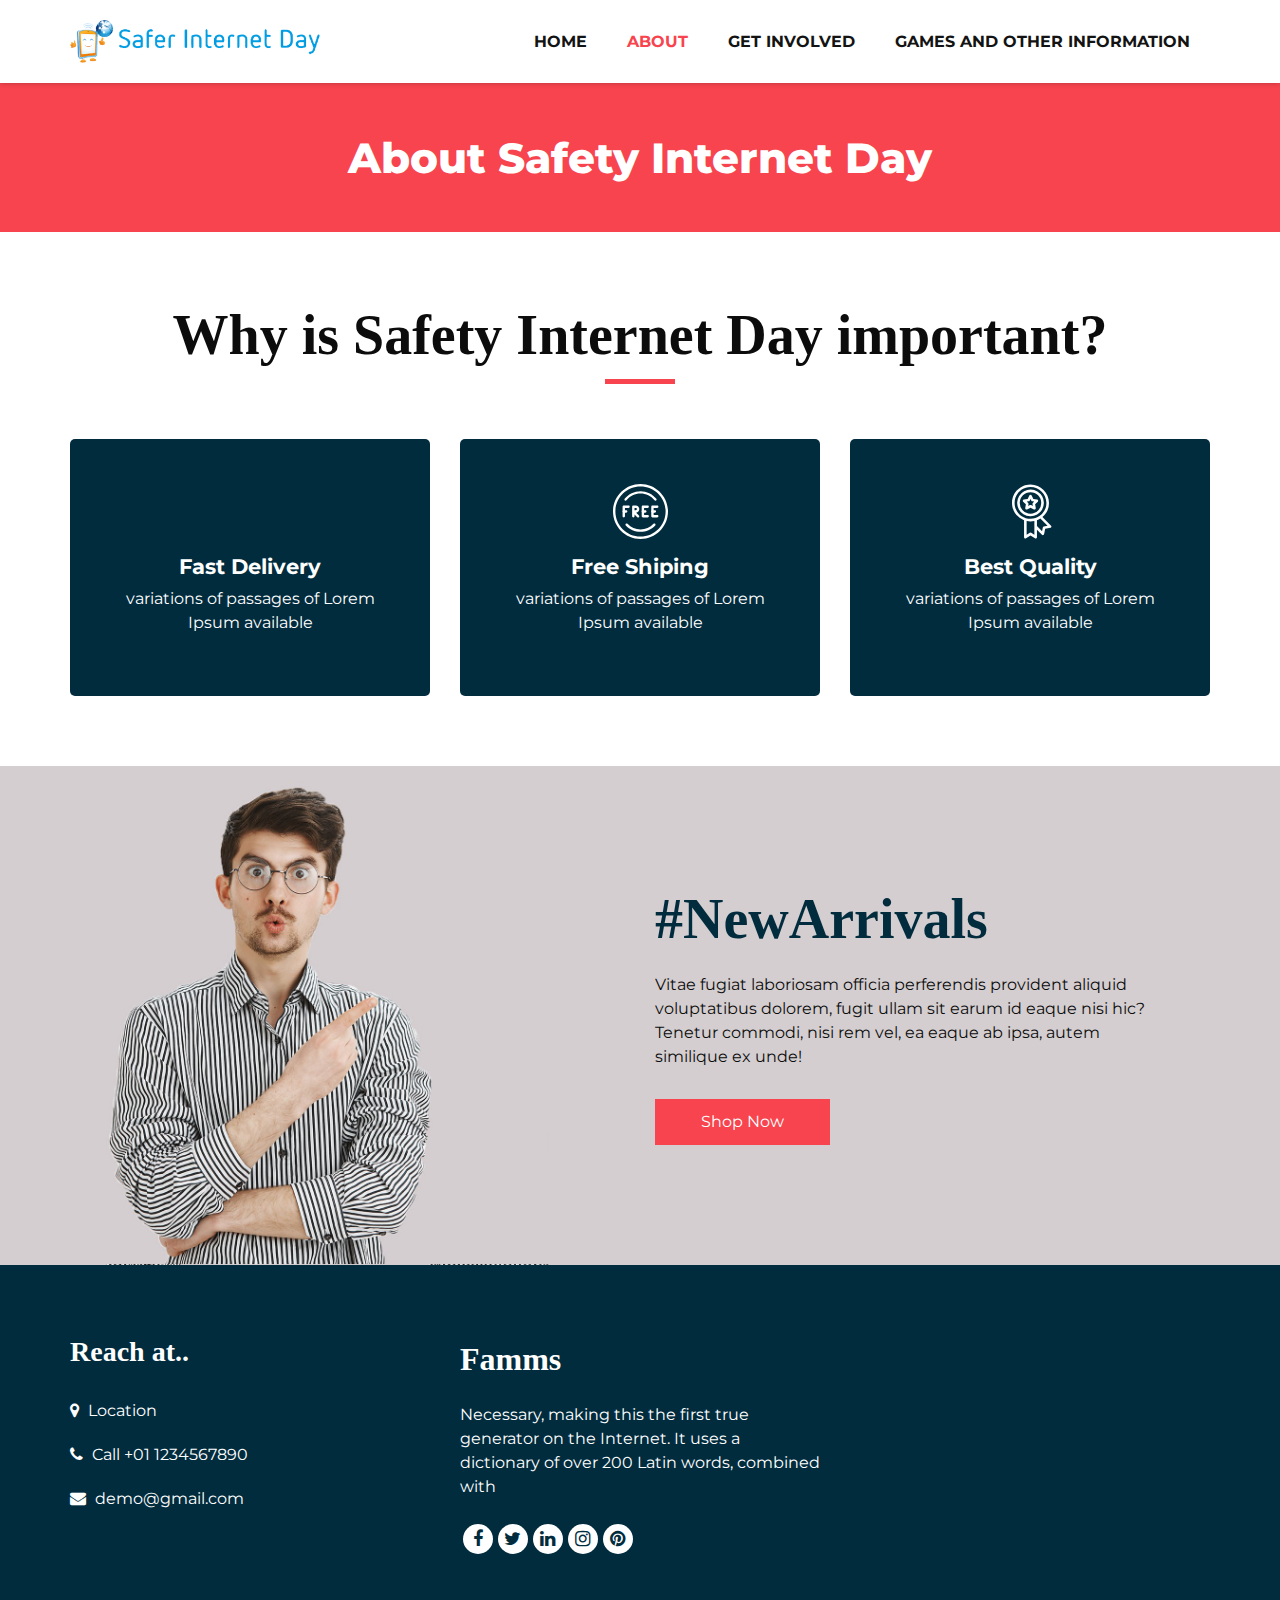
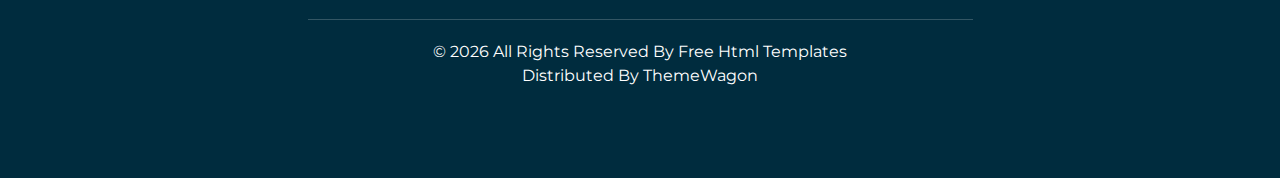
==== about.html @ ad369648 "update" ====
<!DOCTYPE html>
<html>

<head>
   <!-- Basic -->
   <meta charset="utf-8" />
   <meta http-equiv="X-UA-Compatible" content="IE=edge" />
   <!-- Mobile Metas -->
   <meta name="viewport" content="width=device-width, initial-scale=1, shrink-to-fit=no" />
   <!-- Site Metas -->
   <meta name="keywords" content="" />
   <meta name="description" content="" />
   <meta name="author" content="" />
   <link rel="shortcut icon" href="images/favicon copy.png" type="">
   <title>Safer Internet Day</title>
   <!-- bootstrap core css -->
   <link rel="stylesheet" type="text/css" href="css/bootstrap.css" />
   <!-- font awesome style -->
   <link href="css/font-awesome.min.css" rel="stylesheet" />
   <!-- Custom styles for this template -->
   <link href="css/style.css" rel="stylesheet" />
   <!-- responsive style -->
   <link href="css/responsive.css" rel="stylesheet" />
</head>

<body class="sub_page">
   <div class="hero_area">
      <!-- header section strats -->
      <header class="header_section">
         <div class="container">
            <nav class="navbar navbar-expand-lg custom_nav-container ">
               <a class="navbar-brand" href="index.html"><img width="250" src="images/logo.png" alt="#" /></a>
               <button class="navbar-toggler" type="button" data-toggle="collapse" data-target="#navbarSupportedContent"
                  aria-controls="navbarSupportedContent" aria-expanded="false" aria-label="Toggle navigation">
                  <span class=""> </span>
               </button>
               <div class="collapse navbar-collapse" id="navbarSupportedContent">
                  <ul class="navbar-nav">
                     <li class="nav-item">
                        <a class="nav-link" href="index.html">Home <span class="sr-only"></span></a>
                     </li>
                     <li class="nav-item active">
                        <a class="nav-link" href="about.html">About</a>
                     </li>

                     <li class="nav-item">
                        <a class="nav-link" href="get_involved.html">Get Involved</a>
                     </li>
                     <li class="nav-item">
                        <a class="nav-link" href="GAOI.html">Games and other information</a>
                     </li>
                  </ul>
               </div>
            </nav>
         </div>
      </header>


      <!-- end header section -->
   </div>
   <!-- inner page section -->
   <section class="inner_page_head">
      <div class="container_fuild">
         <div class="row">
            <div class="col-md-12">
               <div class="full">
                  <h3>About Safety Internet Day</h3>
               </div>
            </div>
         </div>
      </div>
   </section>
   <!-- end inner page section -->
   <!-- why section -->
   <section class="why_section layout_padding">
      <div class="container">
         <div class="heading_container heading_center">
            <h2>
               Why is Safety Internet Day important?
            </h2>
         </div>
         <div class="row">
            <div class="col-md-4">
               <div class="box ">
                  <div class="img-box">
                     <svg version="1.1" id="Layer_1" xmlns="http://www.w3.org/2000/svg"
                        xmlns:xlink="http://www.w3.org/1999/xlink" x="0px" y="0px" viewBox="0 0 512 512"
                        style="enable-background:new 0 0 512 512;" xml:space="preserve">

                     </svg>
                  </div>
                  <div class="detail-box">
                     <h5>
                        Fast Delivery
                     </h5>
                     <p>
                        variations of passages of Lorem Ipsum available
                     </p>
                  </div>
               </div>
            </div>
            <div class="col-md-4">
               <div class="box ">
                  <div class="img-box">
                     <svg version="1.1" id="Capa_1" xmlns="http://www.w3.org/2000/svg"
                        xmlns:xlink="http://www.w3.org/1999/xlink" x="0px" y="0px" viewBox="0 0 490.667 490.667"
                        style="enable-background:new 0 0 490.667 490.667;" xml:space="preserve">
                        <g>
                           <g>
                              <path d="M138.667,192H96c-5.888,0-10.667,4.779-10.667,10.667V288c0,5.888,4.779,10.667,10.667,10.667s10.667-4.779,10.667-10.667
                                    v-74.667h32c5.888,0,10.667-4.779,10.667-10.667S144.555,192,138.667,192z" />
                           </g>
                        </g>
                        <g>
                           <g>
                              <path d="M117.333,234.667H96c-5.888,0-10.667,4.779-10.667,10.667S90.112,256,96,256h21.333c5.888,0,10.667-4.779,10.667-10.667
                                    S123.221,234.667,117.333,234.667z" />
                           </g>
                        </g>
                        <g>
                           <g>
                              <path d="M245.333,0C110.059,0,0,110.059,0,245.333s110.059,245.333,245.333,245.333s245.333-110.059,245.333-245.333
                                    S380.608,0,245.333,0z M245.333,469.333c-123.52,0-224-100.48-224-224s100.48-224,224-224s224,100.48,224,224
                                    S368.853,469.333,245.333,469.333z" />
                           </g>
                        </g>
                        <g>
                           <g>
                              <path d="M386.752,131.989C352.085,88.789,300.544,64,245.333,64s-106.752,24.789-141.419,67.989
                                    c-3.691,4.587-2.965,11.307,1.643,14.997c4.587,3.691,11.307,2.965,14.976-1.643c30.613-38.144,76.096-60.011,124.8-60.011
                                    s94.187,21.867,124.779,60.011c2.112,2.624,5.205,3.989,8.32,3.989c2.368,0,4.715-0.768,6.677-2.347
                                    C389.717,143.296,390.443,136.576,386.752,131.989z" />
                           </g>
                        </g>
                        <g>
                           <g>
                              <path
                                 d="M376.405,354.923c-4.224-4.032-11.008-3.861-15.061,0.405c-30.613,32.235-71.808,50.005-116.011,50.005
                                    s-85.397-17.771-115.989-50.005c-4.032-4.309-10.816-4.437-15.061-0.405c-4.309,4.053-4.459,10.816-0.405,15.083
                                    c34.667,36.544,81.344,56.661,131.456,56.661s96.789-20.117,131.477-56.661C380.864,365.739,380.693,358.976,376.405,354.923z" />
                           </g>
                        </g>
                        <g>
                           <g>
                              <path d="M206.805,255.723c15.701-2.027,27.861-15.488,27.861-31.723c0-17.643-14.357-32-32-32h-21.333
                                    c-5.888,0-10.667,4.779-10.667,10.667v42.581c0,0.043,0,0.107,0,0.149V288c0,5.888,4.779,10.667,10.667,10.667
                                    S192,293.888,192,288v-16.917l24.448,24.469c2.091,2.069,4.821,3.115,7.552,3.115c2.731,0,5.461-1.045,7.531-3.136
                                    c4.16-4.16,4.16-10.923,0-15.083L206.805,255.723z M192,234.667v-21.333h10.667c5.867,0,10.667,4.779,10.667,10.667
                                    s-4.8,10.667-10.667,10.667H192z" />
                           </g>
                        </g>
                        <g>
                           <g>
                              <path d="M309.333,277.333h-32v-64h32c5.888,0,10.667-4.779,10.667-10.667S315.221,192,309.333,192h-42.667
                                    c-5.888,0-10.667,4.779-10.667,10.667V288c0,5.888,4.779,10.667,10.667,10.667h42.667c5.888,0,10.667-4.779,10.667-10.667
                                    S315.221,277.333,309.333,277.333z" />
                           </g>
                        </g>
                        <g>
                           <g>
                              <path d="M288,234.667h-21.333c-5.888,0-10.667,4.779-10.667,10.667S260.779,256,266.667,256H288
                                    c5.888,0,10.667-4.779,10.667-10.667S293.888,234.667,288,234.667z" />
                           </g>
                        </g>
                        <g>
                           <g>
                              <path d="M394.667,277.333h-32v-64h32c5.888,0,10.667-4.779,10.667-10.667S400.555,192,394.667,192H352
                                    c-5.888,0-10.667,4.779-10.667,10.667V288c0,5.888,4.779,10.667,10.667,10.667h42.667c5.888,0,10.667-4.779,10.667-10.667
                                    S400.555,277.333,394.667,277.333z" />
                           </g>
                        </g>
                        <g>
                           <g>
                              <path d="M373.333,234.667H352c-5.888,0-10.667,4.779-10.667,10.667S346.112,256,352,256h21.333
                                    c5.888,0,10.667-4.779,10.667-10.667S379.221,234.667,373.333,234.667z" />
                           </g>
                        </g>
                        <g>
                        </g>
                        <g>
                        </g>
                        <g>
                        </g>
                        <g>
                        </g>
                        <g>
                        </g>
                        <g>
                        </g>
                        <g>
                        </g>
                        <g>
                        </g>
                        <g>
                        </g>
                        <g>
                        </g>
                        <g>
                        </g>
                        <g>
                        </g>
                        <g>
                        </g>
                        <g>
                        </g>
                        <g>
                        </g>
                     </svg>
                  </div>
                  <div class="detail-box">
                     <h5>
                        Free Shiping
                     </h5>
                     <p>
                        variations of passages of Lorem Ipsum available
                     </p>
                  </div>
               </div>
            </div>
            <div class="col-md-4">
               <div class="box ">
                  <div class="img-box">
                     <svg id="_30_Premium" height="512" viewBox="0 0 512 512" width="512"
                        xmlns="http://www.w3.org/2000/svg" data-name="30_Premium">
                        <g id="filled">
                           <path
                              d="m252.92 300h3.08a124.245 124.245 0 1 0 -4.49-.09c.075.009.15.023.226.03.394.039.789.06 1.184.06zm-96.92-124a100 100 0 1 1 100 100 100.113 100.113 0 0 1 -100-100z" />
                           <path
                              d="m447.445 387.635-80.4-80.4a171.682 171.682 0 0 0 60.955-131.235c0-94.841-77.159-172-172-172s-172 77.159-172 172c0 73.747 46.657 136.794 112 161.2v158.8c-.3 9.289 11.094 15.384 18.656 9.984l41.344-27.562 41.344 27.562c7.574 5.4 18.949-.7 18.656-9.984v-70.109l46.6 46.594c6.395 6.789 18.712 3.025 20.253-6.132l9.74-48.724 48.725-9.742c9.163-1.531 12.904-13.893 6.127-20.252zm-339.445-211.635c0-81.607 66.393-148 148-148s148 66.393 148 148-66.393 148-148 148-148-66.393-148-148zm154.656 278.016a12 12 0 0 0 -13.312 0l-29.344 19.562v-129.378a172.338 172.338 0 0 0 72 0v129.38zm117.381-58.353a12 12 0 0 0 -9.415 9.415l-6.913 34.58-47.709-47.709v-54.749a171.469 171.469 0 0 0 31.467-15.6l67.151 67.152z" />
                           <path
                              d="m287.62 236.985c8.349 4.694 19.251-3.212 17.367-12.618l-5.841-35.145 25.384-25c7.049-6.5 2.89-19.3-6.634-20.415l-35.23-5.306-15.933-31.867c-4.009-8.713-17.457-8.711-21.466 0l-15.933 31.866-35.23 5.306c-9.526 1.119-13.681 13.911-6.634 20.415l25.384 25-5.841 35.145c-1.879 9.406 9 17.31 17.367 12.618l31.62-16.414zm-53-32.359 2.928-17.615a12 12 0 0 0 -3.417-10.516l-12.721-12.531 17.658-2.66a12 12 0 0 0 8.947-6.5l7.985-15.971 7.985 15.972a12 12 0 0 0 8.947 6.5l17.658 2.66-12.723 12.535a12 12 0 0 0 -3.417 10.516l2.928 17.615-15.849-8.231a12 12 0 0 0 -11.058 0z" />
                        </g>
                     </svg>
                  </div>
                  <div class="detail-box">
                     <h5>
                        Best Quality
                     </h5>
                     <p>
                        variations of passages of Lorem Ipsum available
                     </p>
                  </div>
               </div>
            </div>
         </div>
      </div>
   </section>
   <!-- end why section -->
   <!-- arrival section -->
   <section class="arrival_section">
      <div class="container">
         <div class="box">
            <div class="arrival_bg_box">
               <img src="images/arrival-bg.png" alt="">
            </div>
            <div class="row">
               <div class="col-md-6 ml-auto">
                  <div class="heading_container remove_line_bt">
                     <h2>
                        #NewArrivals
                     </h2>
                  </div>
                  <p style="margin-top: 20px;margin-bottom: 30px;">
                     Vitae fugiat laboriosam officia perferendis provident aliquid voluptatibus dolorem, fugit ullam sit
                     earum id eaque nisi hic? Tenetur commodi, nisi rem vel, ea eaque ab ipsa, autem similique ex unde!
                  </p>
                  <a href="">
                     Shop Now
                  </a>
               </div>
            </div>
         </div>
      </div>
   </section>
   <!-- end arrival section -->
   <!-- footer section -->
   <footer class="footer_section">
      <div class="container">
         <div class="row">
            <div class="col-md-4 footer-col">
               <div class="footer_contact">
                  <h4>
                     Reach at..
                  </h4>
                  <div class="contact_link_box">
                     <a href="">
                        <i class="fa fa-map-marker" aria-hidden="true"></i>
                        <span>
                           Location
                        </span>
                     </a>
                     <a href="">
                        <i class="fa fa-phone" aria-hidden="true"></i>
                        <span>
                           Call +01 1234567890
                        </span>
                     </a>
                     <a href="">
                        <i class="fa fa-envelope" aria-hidden="true"></i>
                        <span>
                           demo@gmail.com
                        </span>
                     </a>
                  </div>
               </div>
            </div>
            <div class="col-md-4 footer-col">
               <div class="footer_detail">
                  <a href="index.html" class="footer-logo">
                     Famms
                  </a>
                  <p>
                     Necessary, making this the first true generator on the Internet. It uses a dictionary of over 200
                     Latin words, combined with
                  </p>
                  <div class="footer_social">
                     <a href="">
                        <i class="fa fa-facebook" aria-hidden="true"></i>
                     </a>
                     <a href="">
                        <i class="fa fa-twitter" aria-hidden="true"></i>
                     </a>
                     <a href="">
                        <i class="fa fa-linkedin" aria-hidden="true"></i>
                     </a>
                     <a href="">
                        <i class="fa fa-instagram" aria-hidden="true"></i>
                     </a>
                     <a href="">
                        <i class="fa fa-pinterest" aria-hidden="true"></i>
                     </a>
                  </div>
               </div>
            </div>
            <div class="col-md-4 footer-col">
               <div class="map_container">
                  <div class="map">
                     <div id="googleMap"></div>
                  </div>
               </div>
            </div>
         </div>
         <div class="footer-info">
            <div class="col-lg-7 mx-auto px-0">
               <p>
                  &copy; <span id="displayYear"></span> All Rights Reserved By
                  <a href="https://html.design/">Free Html Templates</a><br>

                  Distributed By <a href="https://themewagon.com/" target="_blank">ThemeWagon</a>
               </p>
            </div>
         </div>
      </div>
   </footer>
   <!-- footer section -->
   <!-- jQery -->
   <script src="js/jquery-3.4.1.min.js"></script>
   <!-- popper js -->
   <script src="js/popper.min.js"></script>
   <!-- bootstrap js -->
   <script src="js/bootstrap.js"></script>
   <!-- custom js -->
   <script src="js/custom.js"></script>
</body>

</html>
---- css/style.css ----
@import url('https://fonts.googleapis.com/css2?family=Montserrat:ital,wght@0,100;0,200;0,300;0,400;0,500;0,600;0,700;0,800;0,900;1,100;1,200;1,300;1,400;1,500;1,600;1,700;1,800;1,900&display=swap');

* {
  box-sizing: border-box;
}
body {
  font-family: 'Montserrat', sans-serif;
  color: #0c0c0c;
  background-color: #ffffff;
  overflow-x: hidden;
}

.layout_padding {
  padding: 70px 0;
}

.layout_padding2 {
  padding: 75px 0;
}

.layout_padding2-top {
  padding-top: 75px;
}

.layout_padding2-bottom {
  padding-bottom: 75px;
}

.layout_padding-top {
  padding-top: 90px;
}

.layout_padding-bottom {
  padding-bottom: 90px;
}

h1,
h2 {
  font-family: 'Playfair Display', serif;
}

.heading_container {
  display: -webkit-box;
  display: -ms-flexbox;
  display: flex;
  -webkit-box-orient: vertical;
  -webkit-box-direction: normal;
      -ms-flex-direction: column;
          flex-direction: column;
  -webkit-box-align: start;
      -ms-flex-align: start;
          align-items: flex-start;
}

.heading_container h2 {
    position: relative;
    margin-bottom: 0;
    font-size: 3.5rem;
    font-weight: bold;
}

.heading_container h2::after {
    content: "";
    display: block;
    width: 70px;
    height: 5px;
    background: #f7444e;
    margin: 10px auto 10px;
}

.heading_container h2 span {
  color: #f7444e;
}

.heading_container p {
  margin-top: 10px;
  margin-bottom: 0;
}

.heading_container.heading_center {
  -webkit-box-align: center;
      -ms-flex-align: center;
          align-items: center;
  text-align: center;
}

a,
a:hover,
a:focus {
  text-decoration: none;
}

a:hover,
a:focus {
  color: initial;
}

.btn,
.btn:focus {
  outline: none !important;
  -webkit-box-shadow: none;
          box-shadow: none;
}

/*header section*/
.hero_area {
  position: relative;
  min-height: 100vh;
  display: -webkit-box;
  display: -ms-flexbox;
  display: flex;
  -webkit-box-orient: vertical;
  -webkit-box-direction: normal;
      -ms-flex-direction: column;
          flex-direction: column;
}

.sub_page .hero_area {
  min-height: auto;
  -webkit-box-shadow: 0 0 5px 0 rgba(0, 0, 0, 0.25);
          box-shadow: 0 0 5px 0 rgba(0, 0, 0, 0.25);
}

.header_section {
    padding: 15px 0;
}

.header_section .container-fluid {
  padding-right: 25px;
  padding-left: 25px;
}

.navbar-brand {
  font-family: 'Playfair Display', serif;
}

.navbar-brand span {
  font-weight: bold;
  font-size: 32px;
  color: #000000;
}

.custom_nav-container {
  padding: 0;
}

.custom_nav-container .navbar-nav {
  margin-left: auto;
}

.custom_nav-container .navbar-nav .nav-item .nav-link {
    padding: 5px 20px;
    color: #131313;
    text-align: center;
    text-transform: uppercase;
    border-radius: 5px;
    -webkit-transition: all 0.3s;
    transition: all 0.3s;
    font-weight: 700;
}

.custom_nav-container .navbar-nav .nav-item .nav-link svg {
  width: 17px;
  height: auto;
  fill: #000000;
  margin-bottom: 2px;
}

.custom_nav-container .navbar-nav .nav-item:hover .nav-link, .custom_nav-container .navbar-nav .nav-item.active .nav-link {
  color: #f7444e;
}

.custom_nav-container .navbar-nav .nav-item:hover .nav-link svg, .custom_nav-container .navbar-nav .nav-item.active .nav-link svg {
  fill: #f7444e;
}

.custom_nav-container .nav_search-btn {
  width: 35px;
  height: 35px;
  padding: 0;
  border: none;
  color: #000000;
}

.custom_nav-container .nav_search-btn:hover {
  color: #f7444e;
}

.custom_nav-container .navbar-toggler {
  outline: none;
}

.custom_nav-container .navbar-toggler {
  padding: 0;
  width: 37px;
  height: 42px;
  -webkit-transition: all 0.3s;
  transition: all 0.3s;
}

.custom_nav-container .navbar-toggler span {
  display: block;
  width: 35px;
  height: 4px;
  background-color: #000000;
  margin: 7px 0;
  -webkit-transition: all 0.3s;
  transition: all 0.3s;
  position: relative;
  border-radius: 5px;
  transition: all 0.3s;
}

.custom_nav-container .navbar-toggler span::before, .custom_nav-container .navbar-toggler span::after {
  content: "";
  position: absolute;
  left: 0;
  height: 100%;
  width: 100%;
  background-color: #000000;
  top: -10px;
  border-radius: 5px;
  -webkit-transition: all 0.3s;
  transition: all 0.3s;
}

.custom_nav-container .navbar-toggler span::after {
  top: 10px;
}

.custom_nav-container .navbar-toggler[aria-expanded="true"] {
  -webkit-transform: rotate(360deg);
          transform: rotate(360deg);
}

.custom_nav-container .navbar-toggler[aria-expanded="true"] span {
  -webkit-transform: rotate(45deg);
          transform: rotate(45deg);
}

.custom_nav-container .navbar-toggler[aria-expanded="true"] span::before, .custom_nav-container .navbar-toggler[aria-expanded="true"] span::after {
  -webkit-transform: rotate(90deg);
          transform: rotate(90deg);
  top: 0;
}

/*end header section*/
/* slider section */
.slider_section {
  -webkit-box-flex: 1;
      -ms-flex: 1;
          flex: 1;
  display: -webkit-box;
  display: -ms-flexbox;
  display: flex;
  -webkit-box-align: center;
      -ms-flex-align: center;
          align-items: center;
  position: relative;
  padding: 90px 0 75px 0;
}

.slider_section .row {
  -webkit-box-align: center;
      -ms-flex-align: center;
          align-items: center;
}

.slider_section #customCarousel1 {
  width: 100%;
  position: unset;
}

.slider_section .detail-box h1 {
    font-size: 4.5rem;
    font-weight: bold;
    margin-bottom: 15px;
    color: #002c3e;
    line-height: 70px;
}

.slider_section .detail-box h1 span {
  color: #f7444e;
}

.slider_section .detail-box p {
    font-size: 16px;
    margin-top: 20px;
    margin-bottom: 1.5rem;
}

.slider_section .detail-box a {
    display: inline-block;
    padding: 12px 45px;
    background-color: #f7444e;
    border: 1px solid #f7444e;
    color: #ffffff;
    border-radius: 0;
    -webkit-transition: all 0.3s;
    transition: all 0.3s;
    margin-top: 10px;
    font-weight: 700;
}

.slider_section .detail-box a:hover {
  background-color: transparent;
  color: #f7444e;
}

.slider_section .img-box img {
  width: 100%;
}

.slider_section .carousel-indicators {
  position: unset;
  margin: 0;
  margin-top: 45px;
  -webkit-box-pack: start;
      -ms-flex-pack: start;
          justify-content: flex-start;
  -webkit-box-align: center;
      -ms-flex-align: center;
          align-items: center;
}

.slider_section .carousel-indicators li {
  background-color: #ffffff;
  width: 12px;
  height: 12px;
  border-radius: 100%;
  opacity: 1;
}

.slider_section .carousel-indicators li.active {
  width: 20px;
  height: 20px;
  background-color: #f7444e;
}

.slider_bg_box {
  position: absolute;
  top: 0;
  left: 0;
  width: 100%;
  height: 100%;
  z-index: -1;
}

.slider_bg_box img {
  width: 100%;
  height: 100%;
  -o-object-fit: cover;
     object-fit: cover;
  -o-object-position: top right;
     object-position: top right;
}

.product_section .heading_container {
  margin-bottom: 20px;
}

.product_section .box {
    position: relative;
    margin-top: 25px;
    padding: 35px 35px;
    background-color: #f7f8f9;
    -webkit-transition: all .3s;
    transition: all .3s;
    overflow: hidden;
    box-shadow: 5px 5px 5px -5px rgba(0,0,0,.2);
    border: solid #fff 10px;
}

.product_section .box .img-box {
  display: -webkit-box;
  display: -ms-flexbox;
  display: flex;
  -webkit-box-pack: center;
      -ms-flex-pack: center;
          justify-content: center;
  -webkit-box-align: center;
      -ms-flex-align: center;
          align-items: center;
  height: 215px;
}

.product_section .box .img-box img {
  max-width: 100%;
  max-height: 160px;
  -webkit-transition: all .3s;
  transition: all .3s;
}

.product_section .box .detail-box {
  text-align: center;
  display: -webkit-box;
  display: -ms-flexbox;
  display: flex;
  -webkit-box-pack: justify;
      -ms-flex-pack: justify;
          justify-content: space-between;
}

.product_section .box .detail-box h5 {
  font-size: 18px;
  margin-top: 10px;
}

.product_section .box .detail-box h6 {
  margin-top: 10px;
  color: #002c3e;
  font-weight: 600;
}

.product_section .box:hover img {
  -webkit-transform: scale(1.1);
          transform: scale(1.1);
}

.product_section .box:hover .option_container {
  opacity: 1;
  visibility: visible;
  -webkit-transform: translateY(0);
          transform: translateY(0);
}
.arrival_section {
    background-color: #d4ced0;
}
.product_section .option_container {
  position: absolute;
  top: 0;
  left: 0;
  width: 100%;
  height: 100%;
  display: -webkit-box;
  display: -ms-flexbox;
  display: flex;
  -webkit-box-pack: center;
      -ms-flex-pack: center;
          justify-content: center;
  -webkit-box-align: center;
      -ms-flex-align: center;
          align-items: center;
  background-color: rgba(255, 255, 255, 0.6);
  z-index: 3;
  opacity: 0;
  visibility: hidden;
  -webkit-transition: all .2s;
  transition: all .2s;
  -webkit-transform: translateY(100%);
          transform: translateY(100%);
}

.product_section .options {
  display: -webkit-box;
  display: -ms-flexbox;
  display: flex;
  -webkit-box-orient: vertical;
  -webkit-box-direction: normal;
      -ms-flex-direction: column;
          flex-direction: column;
  -webkit-box-align: center;
      -ms-flex-align: center;
          align-items: center;
}

.product_section .options a {
  display: inline-block;
  padding: 8px 15px;
  border-radius: 30px;
  width: 165px;
  text-align: center;
  -webkit-transition: all .3s;
  transition: all .3s;
  margin: 5px 0;
}

.product_section .options .option1 {
  background-color: #f7444e;
  border: 1px solid #f7444e;
  color: #ffffff;
}

.product_section .options .option1:hover {
  background-color: transparent;
  color: #f7444e;
}

.product_section .options .option2 {
  background-color: #000000;
  border: 1px solid #000000;
  color: #ffffff;
}

.product_section .options .option2:hover {
  background-color: transparent;
  color: #000000;
}

.product_section .btn-box {
  display: -webkit-box;
  display: -ms-flexbox;
  display: flex;
  -webkit-box-pack: center;
      -ms-flex-pack: center;
          justify-content: center;
  margin-top: 45px;
}

.product_section .btn-box a {
  display: inline-block;
  padding: 10px 40px;
  background-color: #f7444e;
  border: 1px solid #f7444e;
  color: #ffffff;
  border-radius: 0;
  -webkit-transition: all 0.3s;
  transition: all 0.3s;
}

.product_section .btn-box a:hover {
  background-color: transparent;
  color: #f7444e;
}

.arrival_section .heading_container {
  color: #002c3e;
  margin-bottom: 10px;
}

.arrival_section .box {
  padding: 120px 45px;
  position: relative;
}

.arrival_section .arrival_bg_box {
    position: absolute;
    top: 0;
    left: 0;
    width: 100%;
    height: 100%;
    z-index: 3;
}

.arrival_section .arrival_bg_box img {
    width: 50%;
    height: 100%;
    -o-object-fit: cover;
    object-fit: cover;
    -o-object-position: top left;
    object-position: top left;
}

.arrival_section a {
  display: inline-block;
  padding: 10px 45px;
  background-color: #f7444e;
  border: 1px solid #f7444e;
  color: #ffffff;
  border-radius: 0;
  -webkit-transition: all 0.3s;
  transition: all 0.3s;
}

.arrival_section a:hover {
  background-color: transparent;
  color: #f7444e;
}

.why_section .box {
    text-align: center;
    margin-top: 45px;
    background-color: #002c3e;
    padding: 45px 50px;
    border-radius: 5px;
    color: #ffffff;
}

.detail-box h5 {
    font-size: 21px;
    font-weight: 700;
}

.remove_line_bt h2::after {
    display: none;
}

.why_section .box .img-box {
  margin-bottom: 15px;
}

.why_section .box .img-box svg {
  width: 55px;
  height: auto;
  fill: #ffffff;
}

.subscribe_section {
  text-align: center;
}

.subscribe_section .box {
  background-color: #d4ced0;
  padding: 75px 45px;
}

.subscribe_section .subscribe_form .heading_container {
  -webkit-box-pack: center;
      -ms-flex-pack: center;
          justify-content: center;
  color: #002c3e;
}

.subscribe_section .subscribe_form .heading_container h2 {
  padding: 0 25px;
}

.subscribe_section .subscribe_form form {
  display: -webkit-box;
  display: -ms-flexbox;
  display: flex;
  -webkit-box-orient: vertical;
  -webkit-box-direction: normal;
      -ms-flex-direction: column;
          flex-direction: column;
  -webkit-box-align: center;
      -ms-flex-align: center;
          align-items: center;
}

.subscribe_section .subscribe_form form input {
    width: 100%;
    height: 60px;
    border: none;
    border-radius: 90px;
    outline: none;
    padding: 5px 25px;
    background-color: #ffffff;
    margin-top: 15px;
    text-align: left;
}

.subscribe_section .subscribe_form form input::-webkit-input-placeholder {
  color: #171620;
}

.subscribe_section .subscribe_form form input:-ms-input-placeholder {
  color: #171620;
}

.subscribe_section .subscribe_form form input::-ms-input-placeholder {
  color: #171620;
}

.subscribe_section .subscribe_form form input::placeholder {
  color: #171620;
}

.subscribe_section .subscribe_form form button {
  display: inline-block;
  padding: 10px 45px;
  background-color: #f7444e;
  border: 1px solid #f7444e;
  color: #ffffff;
  border-radius: 35px;
  -webkit-transition: all 0.3s;
  transition: all 0.3s;
  text-transform: uppercase;
  margin-top: 35px;
  font-weight: 600;
  width: 100%;
  max-width: 285px;
}

.subscribe_section .subscribe_form form button:hover {
  background-color: transparent;
  color: #f7444e;
}

.client_section .box {
  display: -webkit-box;
  display: -ms-flexbox;
  display: flex;
  -webkit-box-orient: vertical;
  -webkit-box-direction: normal;
      -ms-flex-direction: column;
          flex-direction: column;
  -webkit-box-align: center;
      -ms-flex-align: center;
          align-items: center;
  text-align: center;
  margin-top: 55px;
}

.client_section .box .img_container {
    width: auto;
    height: auto;
    border-radius: 100%;
    display: -webkit-box;
    display: -ms-flexbox;
    display: flex;
    -webkit-box-pack: end;
    -ms-flex-pack: end;
    justify-content: flex-end;
    -webkit-box-align: center;
    -ms-flex-align: center;
    align-items: center;
    background-color: transparent;
}

.client_section .box .img_container .img-box {
    width: auto;
    height: auto;
    border-radius: 100%;
    display: -webkit-box;
    display: -ms-flexbox;
    display: flex;
    -webkit-box-pack: center;
    -ms-flex-pack: center;
    justify-content: center;
    -webkit-box-align: center;
    -ms-flex-align: center;
    align-items: center;
    background-color: #ffffff;
    margin-right: -1px;
}

.client_section .box .img_container .img-box .img_box-inner {
  width: 150px;
  height: 150px;
  border-radius: 100%;
  display: -webkit-box;
  display: -ms-flexbox;
  display: flex;
  -webkit-box-pack: center;
      -ms-flex-pack: center;
          justify-content: center;
  -webkit-box-align: center;
      -ms-flex-align: center;
          align-items: center;
  overflow: hidden;
}

.client_section .box .img_container .img-box .img_box-inner img {
  width: 100%;
}

.client_section .box .detail-box {
  margin-top: 25px;
}

.client_section .box .detail-box h5 {
  font-size: 20px;
  font-weight: 600;
}

.client_section .box .detail-box h6 {
  font-size: 15px;
  color: #999998;
}

.client_section .carousel-control-prev,
.client_section .carousel-control-next {
  top: 43%;
  -webkit-transform: translateY(-50%);
          transform: translateY(-50%);
  opacity: 1;
  width: auto;
  margin: 0 5px;
  width: 50px;
  height: 50px;
  opacity: 1;
  color: #ffffff;
  background-color: #f7444e;
  border-radius: 100%;
}

.client_section .carousel-control-prev:hover,
.client_section .carousel-control-next:hover {
  background-color: #212121;
}

.client_section .carousel-control-prev {
  left: 25%;
}

.client_section .carousel-control-next {
  right: 25%;
}

/* footer section*/
.footer_section {
  background-color: #002c3e;
  color: #ffffff;
  padding-top: 70px;
}

.footer_section {
    color: #ffffff;
    text-align: left;
}

.footer_section h4 {
  font-size: 28px;
}

.footer_section h4,
.footer_section .footer-logo {
  font-weight: 600;
  margin-bottom: 20px;
  font-family: 'Playfair Display', serif;
  text-align: left;
}

.footer_section .footer-col {
  margin-bottom: 30px;
}

.footer_section .footer_contact .contact_link_box {
  display: -webkit-box;
  display: -ms-flexbox;
  display: flex;
  -webkit-box-orient: vertical;
  -webkit-box-direction: normal;
      -ms-flex-direction: column;
          flex-direction: column;
}

.footer_section .footer_contact .contact_link_box a {
    margin: 10px 0;
    color: #ffffff;
}

.footer_section .footer_contact .contact_link_box a i {
  margin-right: 5px;
}

.footer_section .footer_contact .contact_link_box a:hover {
  color: #f7444e;
}

.footer_section .footer-logo {
  display: block;
  font-weight: bold;
  font-size: 32px;
  color: #ffffff;
}

.footer_section .footer_social {
    display: -webkit-box;
    display: -ms-flexbox;
    display: flex;
    -webkit-box-pack: left;
    -ms-flex-pack: center;
    justify-content: left;
    margin-top: 25px;
    margin-bottom: 10px;
}

.footer_section .footer_social a {
  display: -webkit-box;
  display: -ms-flexbox;
  display: flex;
  -webkit-box-pack: center;
      -ms-flex-pack: center;
          justify-content: center;
  -webkit-box-align: center;
      -ms-flex-align: center;
          align-items: center;
  color: #002c3e;
  width: 30px;
  height: 30px;
  border-radius: 100%;
  background-color: #ffffff;
  border-radius: 100%;
  margin: 0 2.5px;
  font-size: 18px;
}

.footer_section .footer_social a:hover {
  color: #f7444e;
}

.footer_section .map_container {
  width: 100%;
  height: 175px;
  overflow: hidden;
  display: -webkit-box;
  display: -ms-flexbox;
  display: flex;
  -webkit-box-align: stretch;
      -ms-flex-align: stretch;
          align-items: stretch;
}

.footer_section .map_container .map {
  height: 100%;
  -webkit-box-flex: 1;
      -ms-flex: 1;
          flex: 1;
}

.footer_section .map_container .map #googleMap {
  height: 100%;
}

.footer_section .footer-info {
  text-align: center;
  margin-top: 25px;
}

.footer_section .footer-info p {
    color: #ffffff;
    margin: 0;
    padding: 20px 0;
    border-top: 1px solid rgba(255,255,255,0.2);
}

.footer_section .footer-info p a {
  color: inherit;
}
/*# sourceMappingURL=style.css.map */

.heading_container.heading_center h3 {
    position: relative;
    margin-bottom: 15px;
    font-size: 2.5rem;
    font-weight: bold;
    font-family: 'Playfair Display', serif;
}

li.nav-item ul {
    background: #fff;
    border: solid #000 2px;
    border-radius: 0;
    padding: 10px 20px;
    margin-left: 10px;
    margin-top: 10px;
    box-shadow: 4px 4px 0px 0 #000;
    width: 190px;
}

li.nav-item ul li {
    float: left;
    width: 100%;
    margin: 6px 0;
}

li.nav-item ul li a {
    color: #212529;
    font-size: 16px;
    font-weight: 500;
    letter-spacing: 0.2px;
    margin-top: 10px;
    transition: ease all 0.5s;
}

li.nav-item ul li a:hover, li.nav-item ul li a:focus {
    color: #f7444e;
}

.inner_page_head {
    background: #f7444e;
    text-align: center;
    color: #fff;
    padding-top: 50px;
    padding-bottom: 40px;
}

.inner_page_head h3 {
    font-size: 42px;
    font-weight: 800;
}

/** footer **/

footer {
    background: #f8f8f8;
    padding: 90px 0 70px;
}

.logo_footer {
    margin-bottom: 30px;
}

.information_f p {
    margin-bottom: 1.2rem;
    line-height: 25px;
    font-size: 15px;
}

.widget_menu h3 {
    font-size: 18px;
    font-weight: 700;
    text-transform: uppercase;
    letter-spacing: 0.2px;
    margin-bottom: 25px;
}

.widget_menu ul {
    list-style: none;
    padding: 0;
    margin: 0;
}

.widget_menu ul li {
    float: left;
    width: 100%;
}

.widget_menu ul li a {
    font-size: 15px;
    color: #000;
    margin-bottom: 0;
    float: left;
    width: 100%;
    margin-top: 5px;
}

.field {
    display: flex;
}

.widget_menu {
    float: left;
    width: 100%;
}

div.form_sub .field input[type="email"], div.form_sub .field input[type="email"]:hover, div.form_sub .field input[type="email"]:focus {
    padding: 10px 110px 10px 15px;
    border-radius: 0;
    border: solid #ccc 1px;
    font-size: 14px;
    position: relative;
    box-shadow: none;
    width: 100%;
    height: 48px;
}

.form_sub {
    position: relative;
}

.form_sub input[type="email"] + input[type="submit"] {
    position: absolute;
    right: 0;
    background: #f7444e;
    color: #fff;
    border: none;
    top: 0px;
    font-size: 14px;
    height: 48px;
    font-weight: 600;
    padding: 0 15px;
}

form input {
    background: #fff;
    border: solid #ccc 1px;
    padding: 15px 15px;
    width: 100%;
    font-size: 14px;
    margin-bottom: 20px;
    text-transform: capitalize;
    line-height: normal;
}

form textarea {
    background: #fff;
    border: solid #ccc 1px;
    padding: 15px 15px;
    width: 100%;
    min-height: 150px;
    font-size: 14px;
    margin-bottom: 20px;
    text-transform: capitalize;
    line-height: normal;
}

form input[type="submit"] {
    border: none;
    padding: 15px 45px;
    width: auto;
    font-size: 16px;
    text-transform: capitalize;
    line-height: normal;
    margin: 0 auto;
    display: flex;
    background: #333;
    color: #fff;
    font-weight: 600;
    transition: ease all 0.1s;
}

form input[type="submit"]:hover,
form input[type="submit"]:focus {
    background: #f7444e;
    color: #fff;
}

/** cpy **/

.cpy_ {
    background: #222;
    text-align: center;
    padding: 20px 0;
}

.cpy_ p {
    margin: 0;
    color: #fff;
    font-size: 15px;
    font-weight: 400;
}

.cpy_ p a {
    margin: 0;
    color: #f7444e;
    font-size: 15px;
    font-weight: 400;
}

http://kute-themes.com/html/boutique/html/index.html
https://template.hasthemes.com/noraure/noraure/index.html
https://preview.hasthemes.com/xoss-preview/xoss/index.html
---- css/responsive.css ----
@media (max-width: 1300px) {}

@media (max-width: 1120px) {}

@media (max-width: 992px) {
  .hero_area {
    min-height: auto;
  }

  .custom_nav-container .navbar-nav {
    padding-top: 15px;
    align-items: center;
  }


  .custom_nav-container .navbar-nav .nav-item .nav-link {
    padding: 5px 25px;
    margin: 5px 0;
  }

  .slider_section .carousel-indicators {
    margin-top: 45px;
  }

  .client_section .carousel-control-prev {
    left: 15%;
  }

  .client_section .carousel-control-next {
    right: 15%;
  }

}

@media (max-width: 767px) {

  .slider_bg_box img {
    -o-object-position: top center;
    object-position: top center;
  }

  .arrival_section .arrival_bg_box img {
    -o-object-position: top right;
    object-position: top right;
  }

  .client_section .carousel-control-prev {
    left: 5%;
  }

  .client_section .carousel-control-next {
    right: 5%;
  }

  .slider_section .detail-box,
  .about_section .detail-box {
    margin-bottom: 45px;
  }

  .about_section .row {
    flex-direction: column-reverse;
  }

  .subscribe_section .box,
  .arrival_section .box {
    padding: 75px 25px;
  }

  .subscribe_section .subscribe_form form button {
    margin-top: 15px;
  }
}

@media (max-width: 576px) {
  .heading_container h2 {
    font-size: 2.2rem;
  }
}

@media (max-width: 480px) {
  .heading_container h2 {
    font-size: 2rem;
  }

  .carousel_btn_box {
    display: flex;
    justify-content: center;
    margin-top: 25px;
  }

  .client_section .carousel-control-prev,
  .client_section .carousel-control-next {
    position: unset;
    transform: none;
  }
}

@media (max-width: 420px) {}

@media (max-width: 376px) {
  .slider_section .detail-box h1 {
    font-size: 3rem;
  }
}

@media (min-width: 1200px) {
  .container {
    max-width: 1170px;
  }
}
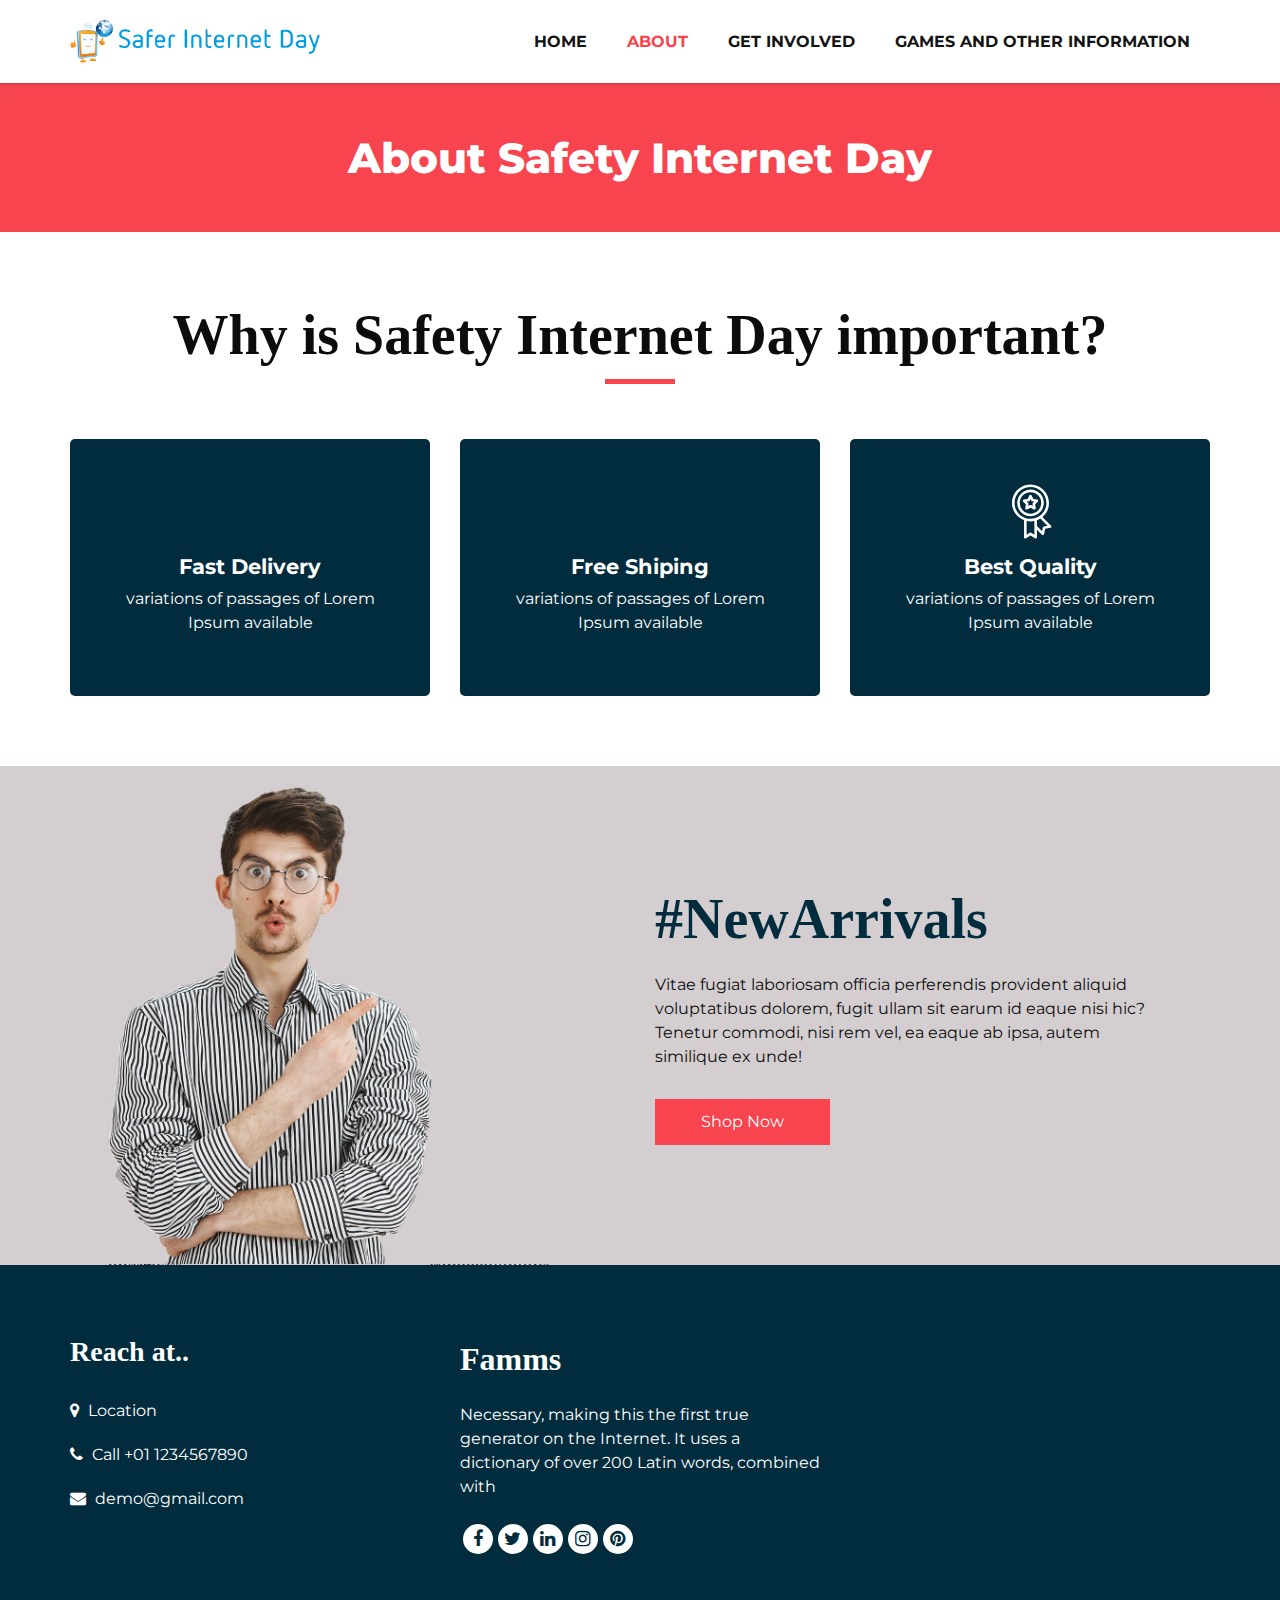
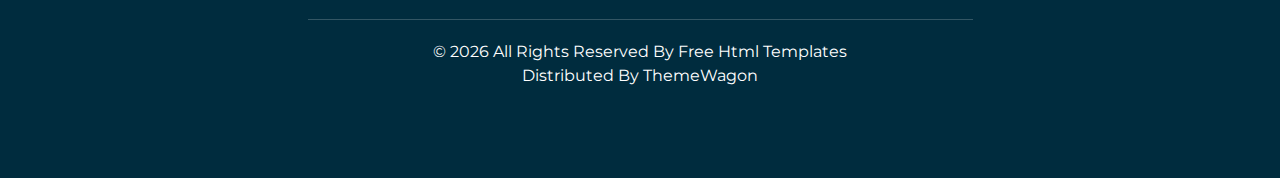
==== commit 83ead38d: "update" ====
--- a/about.html
+++ b/about.html
@@ -105,106 +105,7 @@
                      <svg version="1.1" id="Capa_1" xmlns="http://www.w3.org/2000/svg"
                         xmlns:xlink="http://www.w3.org/1999/xlink" x="0px" y="0px" viewBox="0 0 490.667 490.667"
                         style="enable-background:new 0 0 490.667 490.667;" xml:space="preserve">
-                        <g>
-                           <g>
-                              <path d="M138.667,192H96c-5.888,0-10.667,4.779-10.667,10.667V288c0,5.888,4.779,10.667,10.667,10.667s10.667-4.779,10.667-10.667
-                                    v-74.667h32c5.888,0,10.667-4.779,10.667-10.667S144.555,192,138.667,192z" />
-                           </g>
-                        </g>
-                        <g>
-                           <g>
-                              <path d="M117.333,234.667H96c-5.888,0-10.667,4.779-10.667,10.667S90.112,256,96,256h21.333c5.888,0,10.667-4.779,10.667-10.667
-                                    S123.221,234.667,117.333,234.667z" />
-                           </g>
-                        </g>
-                        <g>
-                           <g>
-                              <path d="M245.333,0C110.059,0,0,110.059,0,245.333s110.059,245.333,245.333,245.333s245.333-110.059,245.333-245.333
-                                    S380.608,0,245.333,0z M245.333,469.333c-123.52,0-224-100.48-224-224s100.48-224,224-224s224,100.48,224,224
-                                    S368.853,469.333,245.333,469.333z" />
-                           </g>
-                        </g>
-                        <g>
-                           <g>
-                              <path d="M386.752,131.989C352.085,88.789,300.544,64,245.333,64s-106.752,24.789-141.419,67.989
-                                    c-3.691,4.587-2.965,11.307,1.643,14.997c4.587,3.691,11.307,2.965,14.976-1.643c30.613-38.144,76.096-60.011,124.8-60.011
-                                    s94.187,21.867,124.779,60.011c2.112,2.624,5.205,3.989,8.32,3.989c2.368,0,4.715-0.768,6.677-2.347
-                                    C389.717,143.296,390.443,136.576,386.752,131.989z" />
-                           </g>
-                        </g>
-                        <g>
-                           <g>
-                              <path
-                                 d="M376.405,354.923c-4.224-4.032-11.008-3.861-15.061,0.405c-30.613,32.235-71.808,50.005-116.011,50.005
-                                    s-85.397-17.771-115.989-50.005c-4.032-4.309-10.816-4.437-15.061-0.405c-4.309,4.053-4.459,10.816-0.405,15.083
-                                    c34.667,36.544,81.344,56.661,131.456,56.661s96.789-20.117,131.477-56.661C380.864,365.739,380.693,358.976,376.405,354.923z" />
-                           </g>
-                        </g>
-                        <g>
-                           <g>
-                              <path d="M206.805,255.723c15.701-2.027,27.861-15.488,27.861-31.723c0-17.643-14.357-32-32-32h-21.333
-                                    c-5.888,0-10.667,4.779-10.667,10.667v42.581c0,0.043,0,0.107,0,0.149V288c0,5.888,4.779,10.667,10.667,10.667
-                                    S192,293.888,192,288v-16.917l24.448,24.469c2.091,2.069,4.821,3.115,7.552,3.115c2.731,0,5.461-1.045,7.531-3.136
-                                    c4.16-4.16,4.16-10.923,0-15.083L206.805,255.723z M192,234.667v-21.333h10.667c5.867,0,10.667,4.779,10.667,10.667
-                                    s-4.8,10.667-10.667,10.667H192z" />
-                           </g>
-                        </g>
-                        <g>
-                           <g>
-                              <path d="M309.333,277.333h-32v-64h32c5.888,0,10.667-4.779,10.667-10.667S315.221,192,309.333,192h-42.667
-                                    c-5.888,0-10.667,4.779-10.667,10.667V288c0,5.888,4.779,10.667,10.667,10.667h42.667c5.888,0,10.667-4.779,10.667-10.667
-                                    S315.221,277.333,309.333,277.333z" />
-                           </g>
-                        </g>
-                        <g>
-                           <g>
-                              <path d="M288,234.667h-21.333c-5.888,0-10.667,4.779-10.667,10.667S260.779,256,266.667,256H288
-                                    c5.888,0,10.667-4.779,10.667-10.667S293.888,234.667,288,234.667z" />
-                           </g>
-                        </g>
-                        <g>
-                           <g>
-                              <path d="M394.667,277.333h-32v-64h32c5.888,0,10.667-4.779,10.667-10.667S400.555,192,394.667,192H352
-                                    c-5.888,0-10.667,4.779-10.667,10.667V288c0,5.888,4.779,10.667,10.667,10.667h42.667c5.888,0,10.667-4.779,10.667-10.667
-                                    S400.555,277.333,394.667,277.333z" />
-                           </g>
-                        </g>
-                        <g>
-                           <g>
-                              <path d="M373.333,234.667H352c-5.888,0-10.667,4.779-10.667,10.667S346.112,256,352,256h21.333
-                                    c5.888,0,10.667-4.779,10.667-10.667S379.221,234.667,373.333,234.667z" />
-                           </g>
-                        </g>
-                        <g>
-                        </g>
-                        <g>
-                        </g>
-                        <g>
-                        </g>
-                        <g>
-                        </g>
-                        <g>
-                        </g>
-                        <g>
-                        </g>
-                        <g>
-                        </g>
-                        <g>
-                        </g>
-                        <g>
-                        </g>
-                        <g>
-                        </g>
-                        <g>
-                        </g>
-                        <g>
-                        </g>
-                        <g>
-                        </g>
-                        <g>
-                        </g>
-                        <g>
-                        </g>
+
                      </svg>
                   </div>
                   <div class="detail-box">
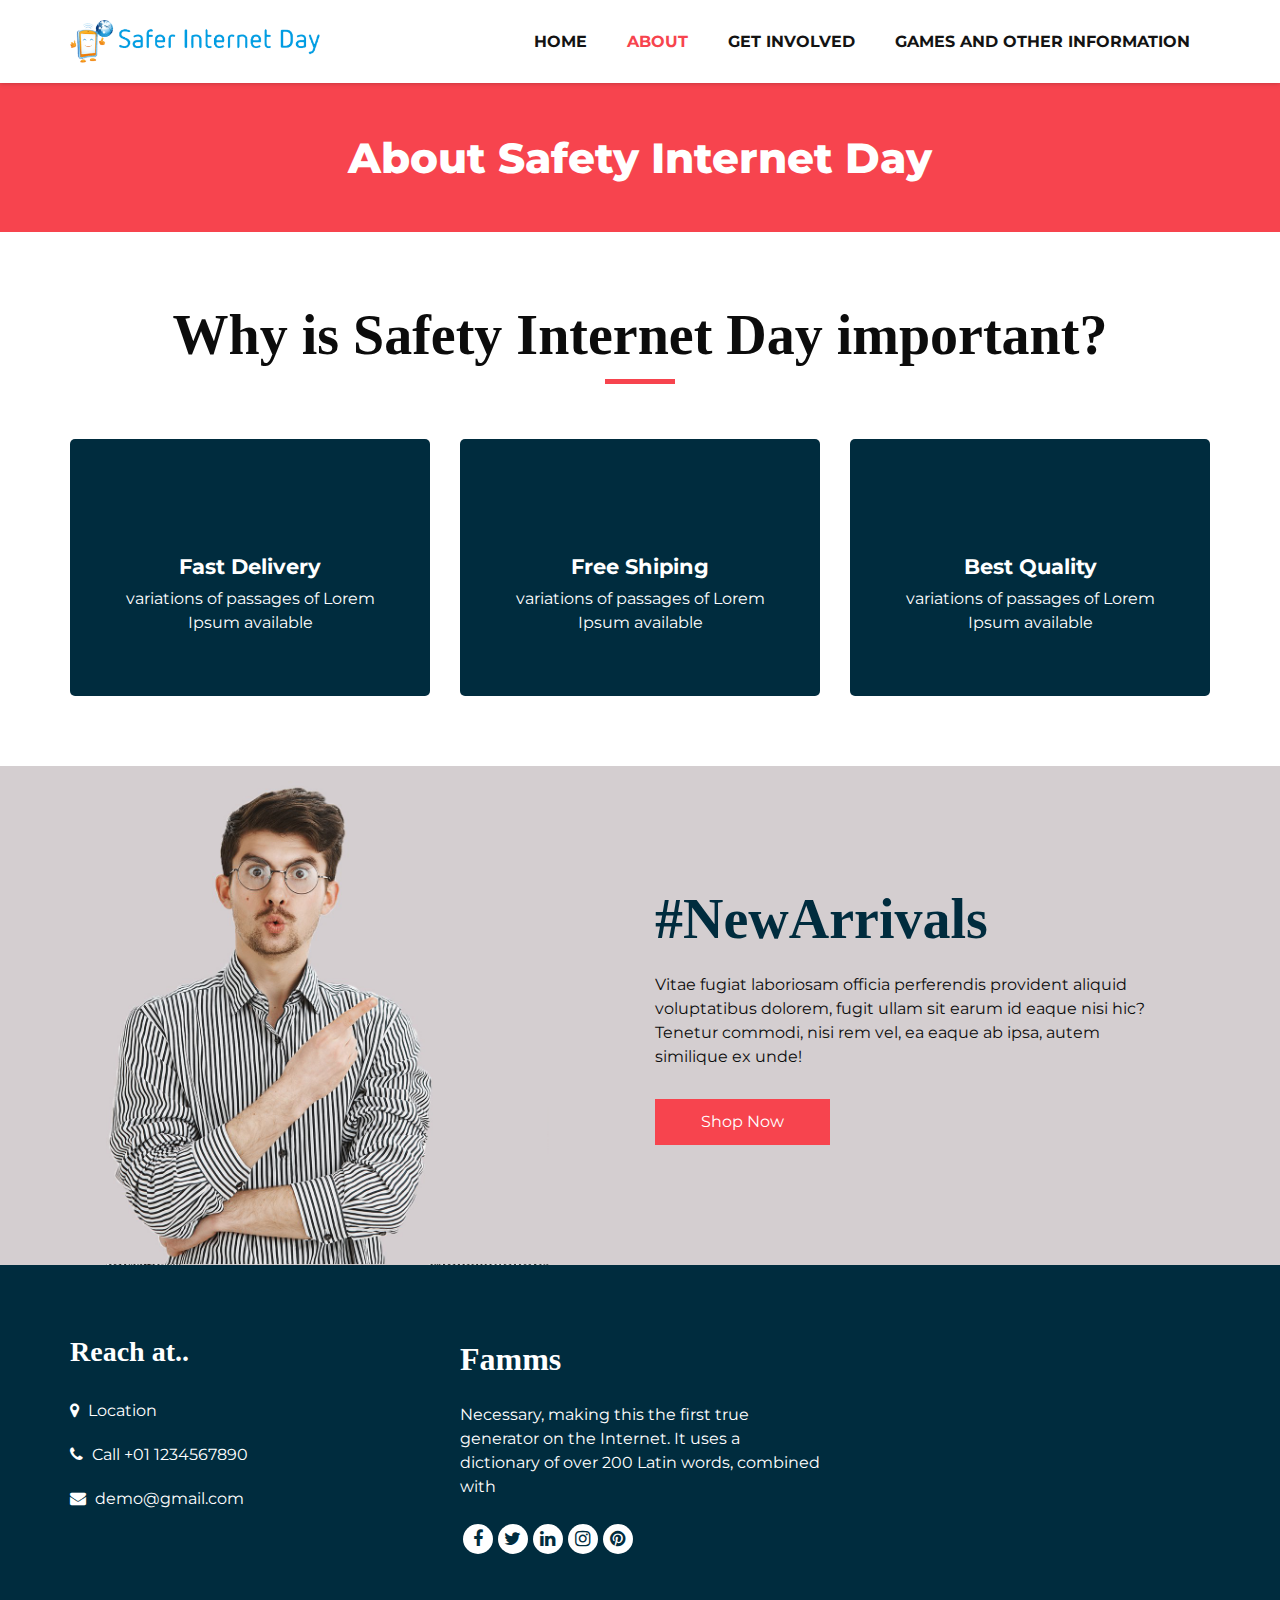
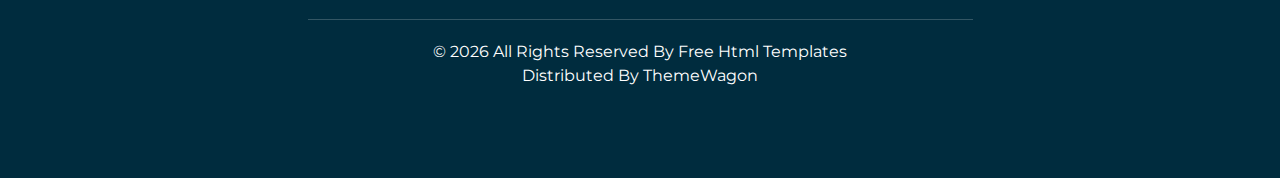
==== commit 09dd8d3d: "update" ====
--- a/about.html
+++ b/about.html
@@ -123,14 +123,7 @@
                   <div class="img-box">
                      <svg id="_30_Premium" height="512" viewBox="0 0 512 512" width="512"
                         xmlns="http://www.w3.org/2000/svg" data-name="30_Premium">
-                        <g id="filled">
-                           <path
-                              d="m252.92 300h3.08a124.245 124.245 0 1 0 -4.49-.09c.075.009.15.023.226.03.394.039.789.06 1.184.06zm-96.92-124a100 100 0 1 1 100 100 100.113 100.113 0 0 1 -100-100z" />
-                           <path
-                              d="m447.445 387.635-80.4-80.4a171.682 171.682 0 0 0 60.955-131.235c0-94.841-77.159-172-172-172s-172 77.159-172 172c0 73.747 46.657 136.794 112 161.2v158.8c-.3 9.289 11.094 15.384 18.656 9.984l41.344-27.562 41.344 27.562c7.574 5.4 18.949-.7 18.656-9.984v-70.109l46.6 46.594c6.395 6.789 18.712 3.025 20.253-6.132l9.74-48.724 48.725-9.742c9.163-1.531 12.904-13.893 6.127-20.252zm-339.445-211.635c0-81.607 66.393-148 148-148s148 66.393 148 148-66.393 148-148 148-148-66.393-148-148zm154.656 278.016a12 12 0 0 0 -13.312 0l-29.344 19.562v-129.378a172.338 172.338 0 0 0 72 0v129.38zm117.381-58.353a12 12 0 0 0 -9.415 9.415l-6.913 34.58-47.709-47.709v-54.749a171.469 171.469 0 0 0 31.467-15.6l67.151 67.152z" />
-                           <path
-                              d="m287.62 236.985c8.349 4.694 19.251-3.212 17.367-12.618l-5.841-35.145 25.384-25c7.049-6.5 2.89-19.3-6.634-20.415l-35.23-5.306-15.933-31.867c-4.009-8.713-17.457-8.711-21.466 0l-15.933 31.866-35.23 5.306c-9.526 1.119-13.681 13.911-6.634 20.415l25.384 25-5.841 35.145c-1.879 9.406 9 17.31 17.367 12.618l31.62-16.414zm-53-32.359 2.928-17.615a12 12 0 0 0 -3.417-10.516l-12.721-12.531 17.658-2.66a12 12 0 0 0 8.947-6.5l7.985-15.971 7.985 15.972a12 12 0 0 0 8.947 6.5l17.658 2.66-12.723 12.535a12 12 0 0 0 -3.417 10.516l2.928 17.615-15.849-8.231a12 12 0 0 0 -11.058 0z" />
-                        </g>
+
                      </svg>
                   </div>
                   <div class="detail-box">
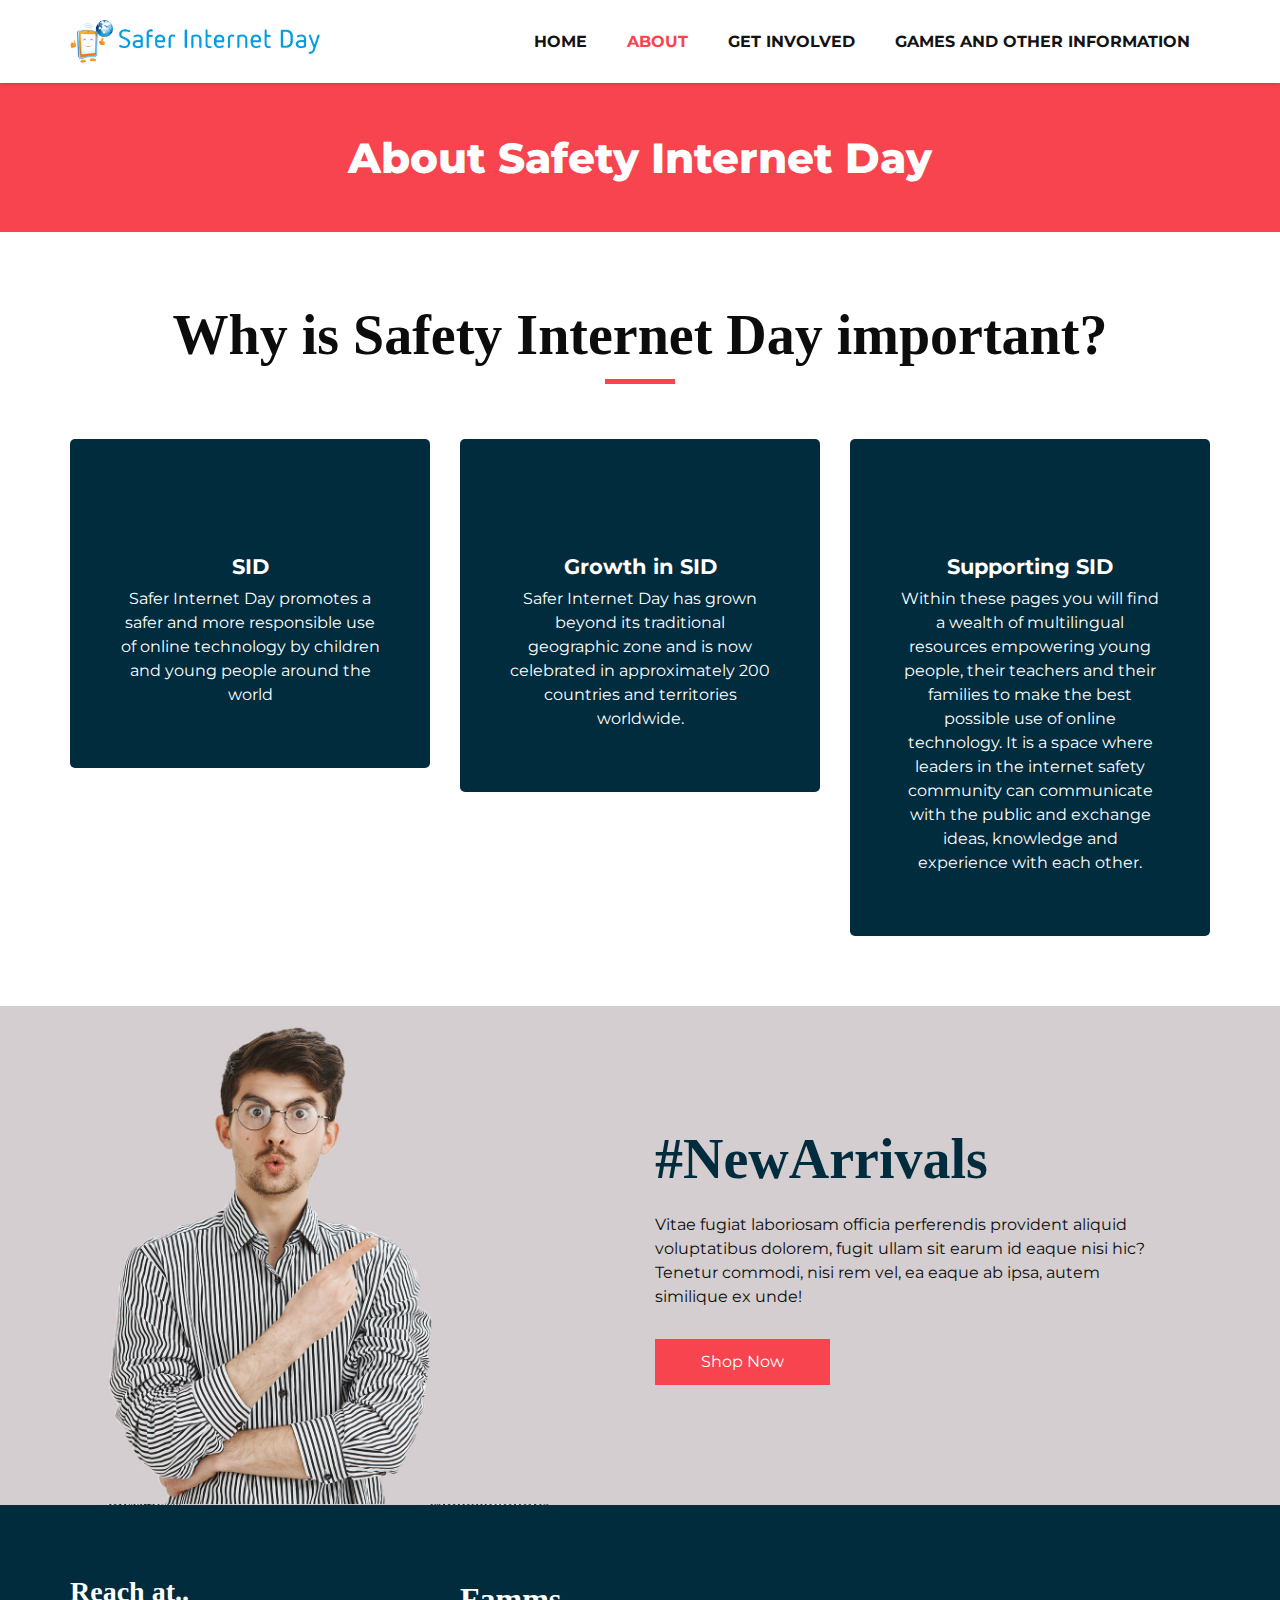
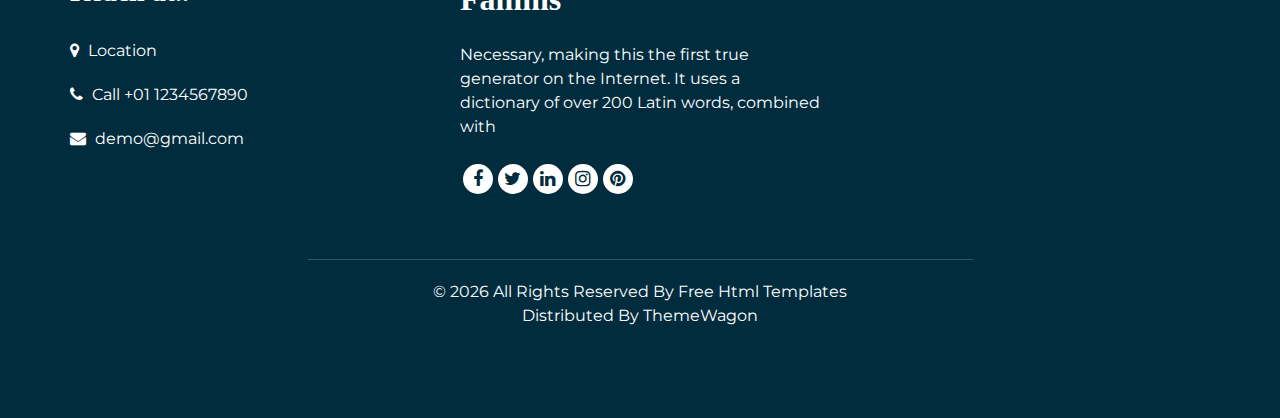
==== commit 9b3505c1: "aboutme" ====
--- a/about.html
+++ b/about.html
@@ -91,10 +91,10 @@
                   </div>
                   <div class="detail-box">
                      <h5>
-                        Fast Delivery
+                        SID
                      </h5>
                      <p>
-                        variations of passages of Lorem Ipsum available
+                        Safer Internet Day promotes a safer and more responsible use of online technology by children and young people around the world
                      </p>
                   </div>
                </div>
@@ -110,10 +110,10 @@
                   </div>
                   <div class="detail-box">
                      <h5>
-                        Free Shiping
+                        Growth in SID
                      </h5>
                      <p>
-                        variations of passages of Lorem Ipsum available
+                        Safer Internet Day has grown beyond its traditional geographic zone and is now celebrated in approximately 200 countries and territories worldwide.
                      </p>
                   </div>
                </div>
@@ -128,10 +128,10 @@
                   </div>
                   <div class="detail-box">
                      <h5>
-                        Best Quality
+                        Supporting SID
                      </h5>
                      <p>
-                        variations of passages of Lorem Ipsum available
+                        Within these pages you will find a wealth of multilingual resources empowering young people, their teachers and their families to make the best possible use of online technology. It is a space where leaders in the internet safety community can communicate with the public and exchange ideas, knowledge and experience with each other.
                      </p>
                   </div>
                </div>
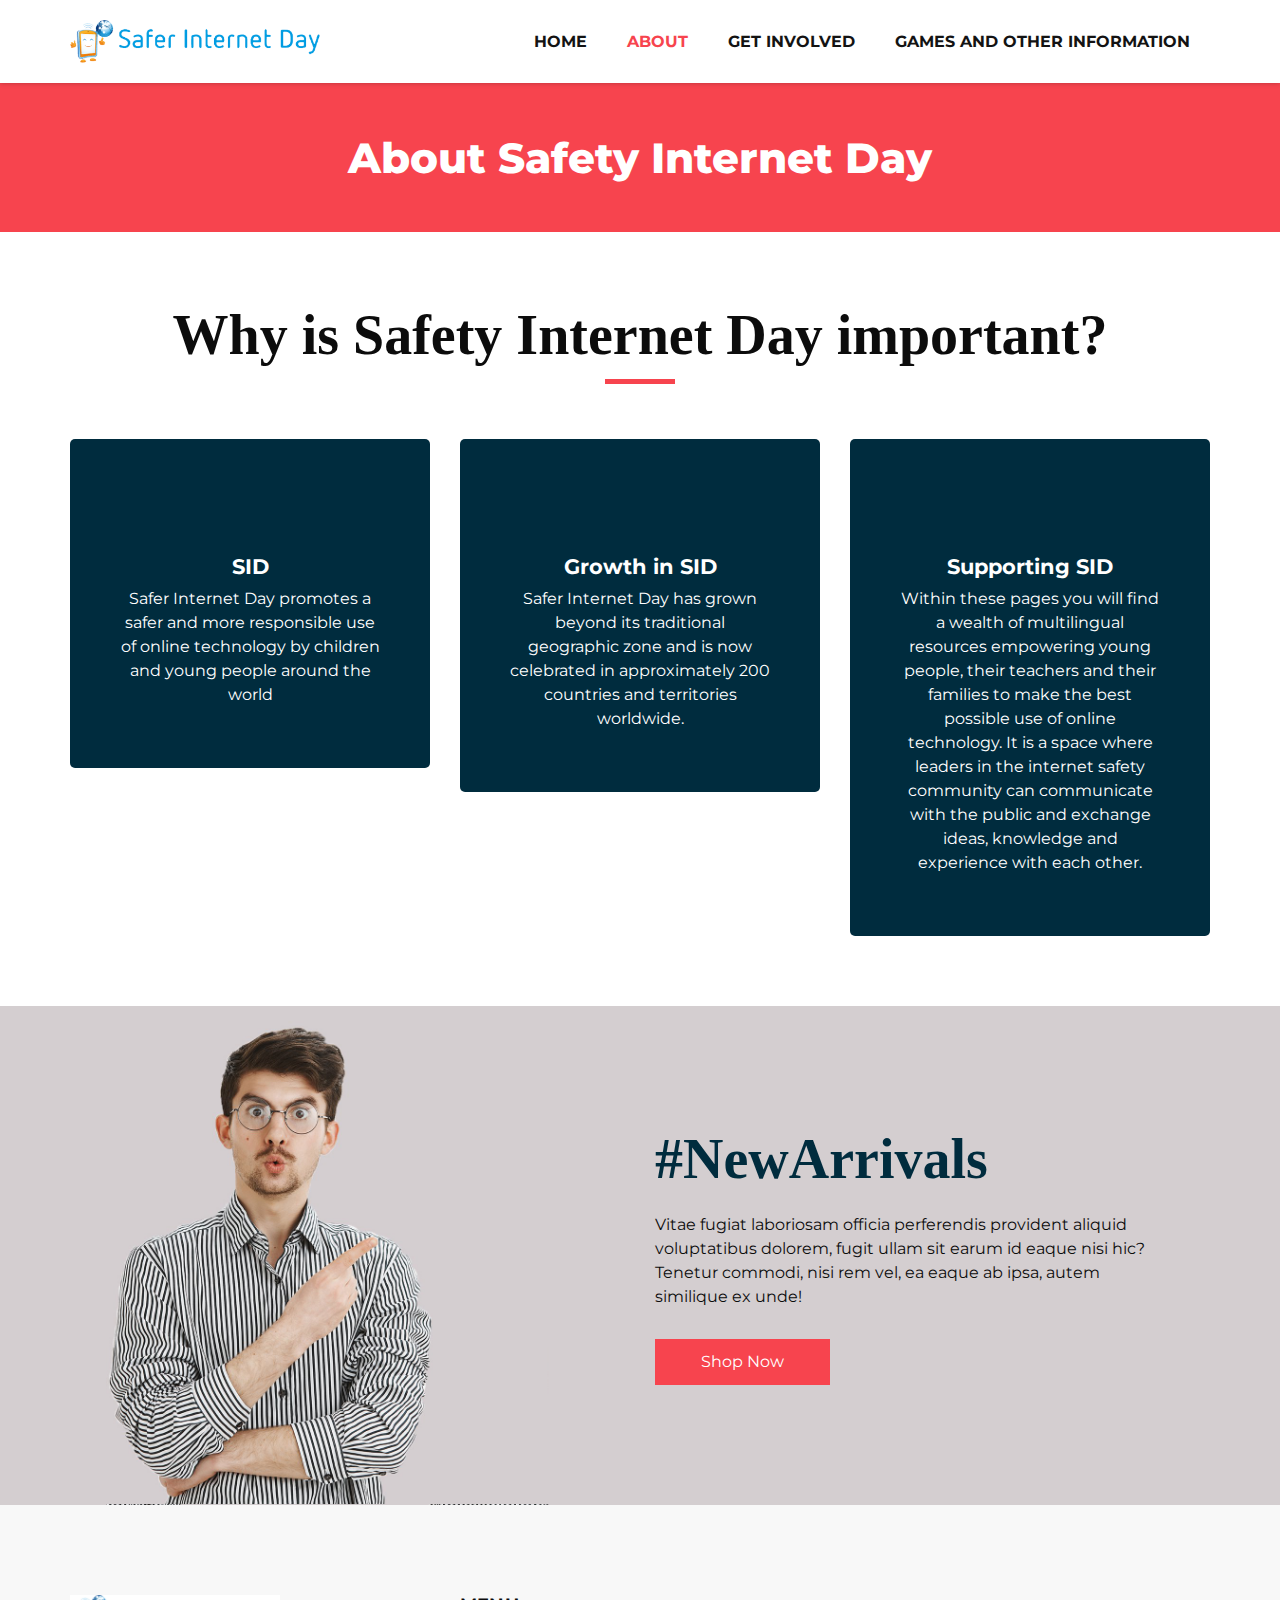
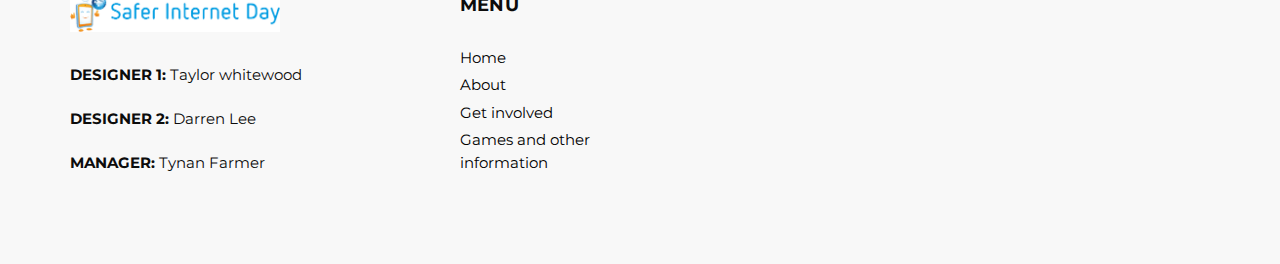
==== commit b35310ca: "update" ====
--- a/about.html
+++ b/about.html
@@ -94,7 +94,8 @@
                         SID
                      </h5>
                      <p>
-                        Safer Internet Day promotes a safer and more responsible use of online technology by children and young people around the world
+                        Safer Internet Day promotes a safer and more responsible use of online technology by children
+                        and young people around the world
                      </p>
                   </div>
                </div>
@@ -113,7 +114,8 @@
                         Growth in SID
                      </h5>
                      <p>
-                        Safer Internet Day has grown beyond its traditional geographic zone and is now celebrated in approximately 200 countries and territories worldwide.
+                        Safer Internet Day has grown beyond its traditional geographic zone and is now celebrated in
+                        approximately 200 countries and territories worldwide.
                      </p>
                   </div>
                </div>
@@ -131,7 +133,10 @@
                         Supporting SID
                      </h5>
                      <p>
-                        Within these pages you will find a wealth of multilingual resources empowering young people, their teachers and their families to make the best possible use of online technology. It is a space where leaders in the internet safety community can communicate with the public and exchange ideas, knowledge and experience with each other.
+                        Within these pages you will find a wealth of multilingual resources empowering young people,
+                        their teachers and their families to make the best possible use of online technology. It is a
+                        space where leaders in the internet safety community can communicate with the public and
+                        exchange ideas, knowledge and experience with each other.
                      </p>
                   </div>
                </div>
@@ -167,86 +172,47 @@
       </div>
    </section>
    <!-- end arrival section -->
-   <!-- footer section -->
-   <footer class="footer_section">
+   <!-- footer start -->
+   <footer>
       <div class="container">
          <div class="row">
-            <div class="col-md-4 footer-col">
-               <div class="footer_contact">
-                  <h4>
-                     Reach at..
-                  </h4>
-                  <div class="contact_link_box">
-                     <a href="">
-                        <i class="fa fa-map-marker" aria-hidden="true"></i>
-                        <span>
-                           Location
-                        </span>
-                     </a>
-                     <a href="">
-                        <i class="fa fa-phone" aria-hidden="true"></i>
-                        <span>
-                           Call +01 1234567890
-                        </span>
-                     </a>
-                     <a href="">
-                        <i class="fa fa-envelope" aria-hidden="true"></i>
-                        <span>
-                           demo@gmail.com
-                        </span>
-                     </a>
-                  </div>
-               </div>
-            </div>
-            <div class="col-md-4 footer-col">
-               <div class="footer_detail">
-                  <a href="index.html" class="footer-logo">
-                     Famms
-                  </a>
-                  <p>
-                     Necessary, making this the first true generator on the Internet. It uses a dictionary of over 200
-                     Latin words, combined with
-                  </p>
-                  <div class="footer_social">
-                     <a href="">
-                        <i class="fa fa-facebook" aria-hidden="true"></i>
-                     </a>
-                     <a href="">
-                        <i class="fa fa-twitter" aria-hidden="true"></i>
-                     </a>
-                     <a href="">
-                        <i class="fa fa-linkedin" aria-hidden="true"></i>
-                     </a>
-                     <a href="">
-                        <i class="fa fa-instagram" aria-hidden="true"></i>
-                     </a>
-                     <a href="">
-                        <i class="fa fa-pinterest" aria-hidden="true"></i>
-                     </a>
-                  </div>
-               </div>
-            </div>
-            <div class="col-md-4 footer-col">
-               <div class="map_container">
-                  <div class="map">
-                     <div id="googleMap"></div>
-                  </div>
-               </div>
-            </div>
-         </div>
-         <div class="footer-info">
-            <div class="col-lg-7 mx-auto px-0">
-               <p>
-                  &copy; <span id="displayYear"></span> All Rights Reserved By
-                  <a href="https://html.design/">Free Html Templates</a><br>
-
-                  Distributed By <a href="https://themewagon.com/" target="_blank">ThemeWagon</a>
-               </p>
+            <div class="col-md-4">
+               <div class="full">
+                  <div class="logo_footer">
+                     <a href="#"><img width="210" src="images/logo.png" alt="#" /></a>
+                  </div>
+                  <div class="information_f">
+                     <p><strong>DESIGNER 1:</strong> Taylor whitewood</p>
+                     <p><strong>DESIGNER 2:</strong> Darren Lee</p>
+                     <p><strong>MANAGER:</strong> Tynan Farmer</p>
+                  </div>
+               </div>
+            </div>
+            <div class="col-md-8">
+               <div class="row">
+                  <div class="col-md-7">
+                     <div class="row">
+                        <div class="col-md-6">
+                           <div class="widget_menu">
+                              <h3>Menu</h3>
+                              <ul>
+                                 <li><a href="index.html">Home</a></li>
+                                 <li><a href="about.html">About</a></li>
+                                 <li><a href="Get_Involved.html">Get involved</a></li>
+                                 <li><a href="GAOI.html">Games and other information</a></li>
+                              </ul>
+                           </div>
+                        </div>
+
+                     </div>
+                  </div>
+
+               </div>
             </div>
          </div>
       </div>
    </footer>
-   <!-- footer section -->
+   <!-- footer end -->
    <!-- jQery -->
    <script src="js/jquery-3.4.1.min.js"></script>
    <!-- popper js -->
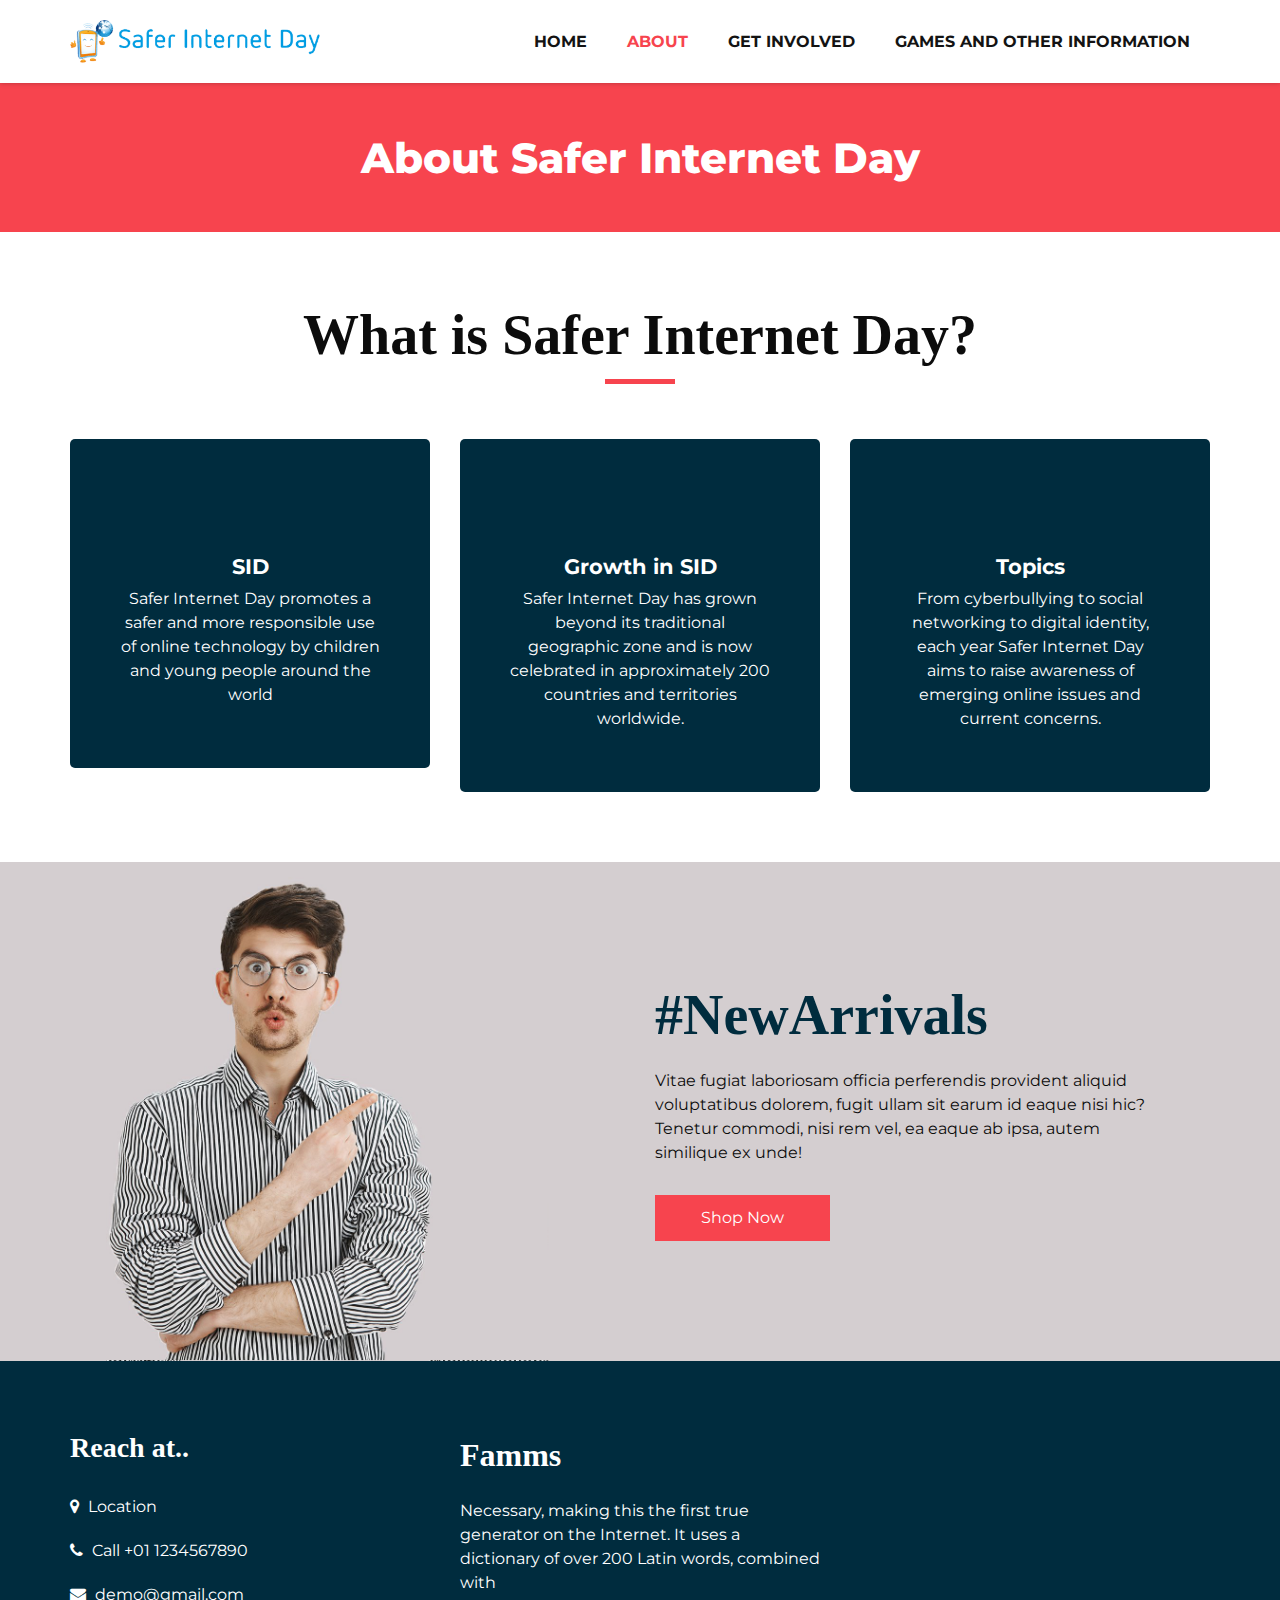
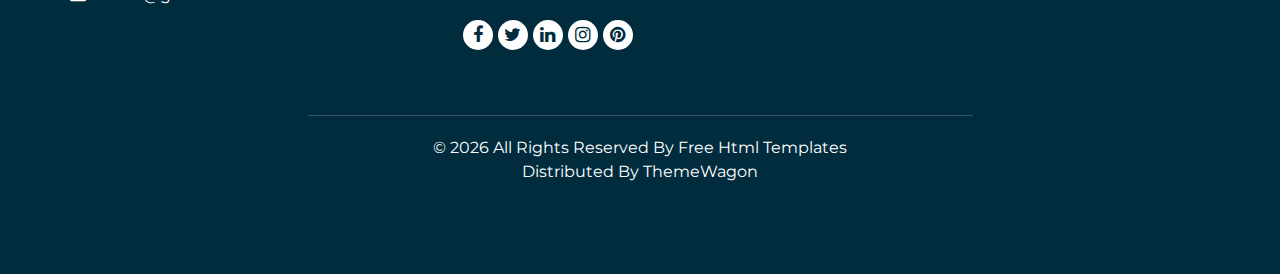
==== commit 72aefa6c: "Corrected About Me" ====
--- a/about.html
+++ b/about.html
@@ -64,7 +64,7 @@
          <div class="row">
             <div class="col-md-12">
                <div class="full">
-                  <h3>About Safety Internet Day</h3>
+                  <h3>About Safer Internet Day</h3>
                </div>
             </div>
          </div>
@@ -76,7 +76,7 @@
       <div class="container">
          <div class="heading_container heading_center">
             <h2>
-               Why is Safety Internet Day important?
+               What is Safer Internet Day?
             </h2>
          </div>
          <div class="row">
@@ -94,8 +94,7 @@
                         SID
                      </h5>
                      <p>
-                        Safer Internet Day promotes a safer and more responsible use of online technology by children
-                        and young people around the world
+                        Safer Internet Day promotes a safer and more responsible use of online technology by children and young people around the world
                      </p>
                   </div>
                </div>
@@ -114,8 +113,7 @@
                         Growth in SID
                      </h5>
                      <p>
-                        Safer Internet Day has grown beyond its traditional geographic zone and is now celebrated in
-                        approximately 200 countries and territories worldwide.
+                        Safer Internet Day has grown beyond its traditional geographic zone and is now celebrated in approximately 200 countries and territories worldwide.
                      </p>
                   </div>
                </div>
@@ -130,13 +128,10 @@
                   </div>
                   <div class="detail-box">
                      <h5>
-                        Supporting SID
+                        Topics
                      </h5>
                      <p>
-                        Within these pages you will find a wealth of multilingual resources empowering young people,
-                        their teachers and their families to make the best possible use of online technology. It is a
-                        space where leaders in the internet safety community can communicate with the public and
-                        exchange ideas, knowledge and experience with each other.
+                        From cyberbullying to social networking to digital identity, each year Safer Internet Day aims to raise awareness of emerging online issues and current concerns.
                      </p>
                   </div>
                </div>
@@ -172,47 +167,86 @@
       </div>
    </section>
    <!-- end arrival section -->
-   <!-- footer start -->
-   <footer>
+   <!-- footer section -->
+   <footer class="footer_section">
       <div class="container">
          <div class="row">
-            <div class="col-md-4">
-               <div class="full">
-                  <div class="logo_footer">
-                     <a href="#"><img width="210" src="images/logo.png" alt="#" /></a>
-                  </div>
-                  <div class="information_f">
-                     <p><strong>DESIGNER 1:</strong> Taylor whitewood</p>
-                     <p><strong>DESIGNER 2:</strong> Darren Lee</p>
-                     <p><strong>MANAGER:</strong> Tynan Farmer</p>
-                  </div>
-               </div>
-            </div>
-            <div class="col-md-8">
-               <div class="row">
-                  <div class="col-md-7">
-                     <div class="row">
-                        <div class="col-md-6">
-                           <div class="widget_menu">
-                              <h3>Menu</h3>
-                              <ul>
-                                 <li><a href="index.html">Home</a></li>
-                                 <li><a href="about.html">About</a></li>
-                                 <li><a href="Get_Involved.html">Get involved</a></li>
-                                 <li><a href="GAOI.html">Games and other information</a></li>
-                              </ul>
-                           </div>
-                        </div>
-
-                     </div>
-                  </div>
-
-               </div>
+            <div class="col-md-4 footer-col">
+               <div class="footer_contact">
+                  <h4>
+                     Reach at..
+                  </h4>
+                  <div class="contact_link_box">
+                     <a href="">
+                        <i class="fa fa-map-marker" aria-hidden="true"></i>
+                        <span>
+                           Location
+                        </span>
+                     </a>
+                     <a href="">
+                        <i class="fa fa-phone" aria-hidden="true"></i>
+                        <span>
+                           Call +01 1234567890
+                        </span>
+                     </a>
+                     <a href="">
+                        <i class="fa fa-envelope" aria-hidden="true"></i>
+                        <span>
+                           demo@gmail.com
+                        </span>
+                     </a>
+                  </div>
+               </div>
+            </div>
+            <div class="col-md-4 footer-col">
+               <div class="footer_detail">
+                  <a href="index.html" class="footer-logo">
+                     Famms
+                  </a>
+                  <p>
+                     Necessary, making this the first true generator on the Internet. It uses a dictionary of over 200
+                     Latin words, combined with
+                  </p>
+                  <div class="footer_social">
+                     <a href="">
+                        <i class="fa fa-facebook" aria-hidden="true"></i>
+                     </a>
+                     <a href="">
+                        <i class="fa fa-twitter" aria-hidden="true"></i>
+                     </a>
+                     <a href="">
+                        <i class="fa fa-linkedin" aria-hidden="true"></i>
+                     </a>
+                     <a href="">
+                        <i class="fa fa-instagram" aria-hidden="true"></i>
+                     </a>
+                     <a href="">
+                        <i class="fa fa-pinterest" aria-hidden="true"></i>
+                     </a>
+                  </div>
+               </div>
+            </div>
+            <div class="col-md-4 footer-col">
+               <div class="map_container">
+                  <div class="map">
+                     <div id="googleMap"></div>
+                  </div>
+               </div>
+            </div>
+         </div>
+         <div class="footer-info">
+            <div class="col-lg-7 mx-auto px-0">
+               <p>
+                  &copy; <span id="displayYear"></span> All Rights Reserved By
+                  <a href="https://html.design/">Free Html Templates</a><br>
+
+                  Distributed By <a href="https://themewagon.com/" target="_blank">ThemeWagon</a>
+               </p>
             </div>
          </div>
       </div>
    </footer>
-   <!-- footer end -->
+   <!-- footer section -->
    <!-- jQery -->
    <script src="js/jquery-3.4.1.min.js"></script>
    <!-- popper js -->
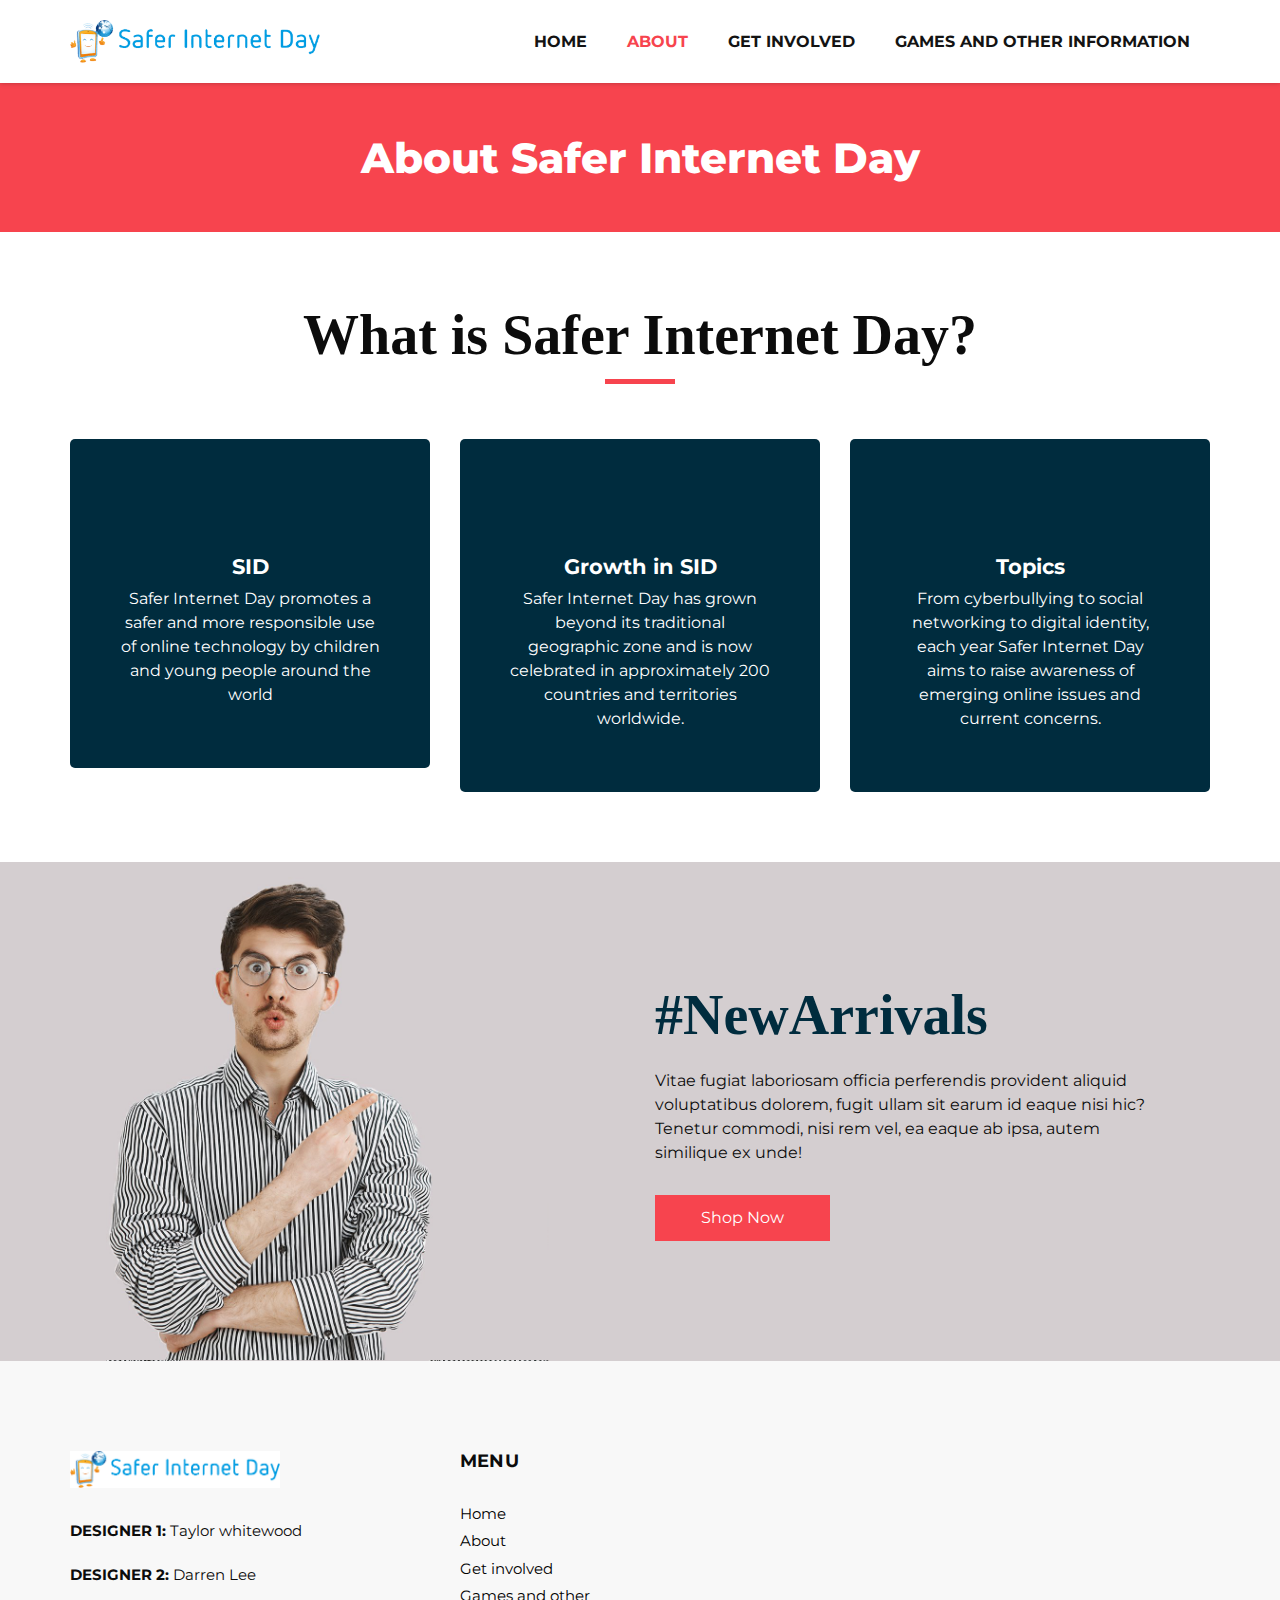
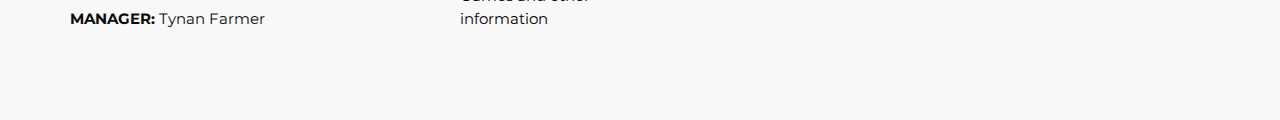
==== commit fd20cb85: "Merge branch 'WIP' of https://github.com/whitezom7/SID-EKC into WIP" ====
--- a/about.html
+++ b/about.html
@@ -94,7 +94,8 @@
                         SID
                      </h5>
                      <p>
-                        Safer Internet Day promotes a safer and more responsible use of online technology by children and young people around the world
+                        Safer Internet Day promotes a safer and more responsible use of online technology by children
+                        and young people around the world
                      </p>
                   </div>
                </div>
@@ -113,7 +114,8 @@
                         Growth in SID
                      </h5>
                      <p>
-                        Safer Internet Day has grown beyond its traditional geographic zone and is now celebrated in approximately 200 countries and territories worldwide.
+                        Safer Internet Day has grown beyond its traditional geographic zone and is now celebrated in
+                        approximately 200 countries and territories worldwide.
                      </p>
                   </div>
                </div>
@@ -131,7 +133,8 @@
                         Topics
                      </h5>
                      <p>
-                        From cyberbullying to social networking to digital identity, each year Safer Internet Day aims to raise awareness of emerging online issues and current concerns.
+                        From cyberbullying to social networking to digital identity, each year Safer Internet Day aims
+                        to raise awareness of emerging online issues and current concerns.
                      </p>
                   </div>
                </div>
@@ -167,86 +170,47 @@
       </div>
    </section>
    <!-- end arrival section -->
-   <!-- footer section -->
-   <footer class="footer_section">
+   <!-- footer start -->
+   <footer>
       <div class="container">
          <div class="row">
-            <div class="col-md-4 footer-col">
-               <div class="footer_contact">
-                  <h4>
-                     Reach at..
-                  </h4>
-                  <div class="contact_link_box">
-                     <a href="">
-                        <i class="fa fa-map-marker" aria-hidden="true"></i>
-                        <span>
-                           Location
-                        </span>
-                     </a>
-                     <a href="">
-                        <i class="fa fa-phone" aria-hidden="true"></i>
-                        <span>
-                           Call +01 1234567890
-                        </span>
-                     </a>
-                     <a href="">
-                        <i class="fa fa-envelope" aria-hidden="true"></i>
-                        <span>
-                           demo@gmail.com
-                        </span>
-                     </a>
-                  </div>
-               </div>
-            </div>
-            <div class="col-md-4 footer-col">
-               <div class="footer_detail">
-                  <a href="index.html" class="footer-logo">
-                     Famms
-                  </a>
-                  <p>
-                     Necessary, making this the first true generator on the Internet. It uses a dictionary of over 200
-                     Latin words, combined with
-                  </p>
-                  <div class="footer_social">
-                     <a href="">
-                        <i class="fa fa-facebook" aria-hidden="true"></i>
-                     </a>
-                     <a href="">
-                        <i class="fa fa-twitter" aria-hidden="true"></i>
-                     </a>
-                     <a href="">
-                        <i class="fa fa-linkedin" aria-hidden="true"></i>
-                     </a>
-                     <a href="">
-                        <i class="fa fa-instagram" aria-hidden="true"></i>
-                     </a>
-                     <a href="">
-                        <i class="fa fa-pinterest" aria-hidden="true"></i>
-                     </a>
-                  </div>
-               </div>
-            </div>
-            <div class="col-md-4 footer-col">
-               <div class="map_container">
-                  <div class="map">
-                     <div id="googleMap"></div>
-                  </div>
-               </div>
-            </div>
-         </div>
-         <div class="footer-info">
-            <div class="col-lg-7 mx-auto px-0">
-               <p>
-                  &copy; <span id="displayYear"></span> All Rights Reserved By
-                  <a href="https://html.design/">Free Html Templates</a><br>
-
-                  Distributed By <a href="https://themewagon.com/" target="_blank">ThemeWagon</a>
-               </p>
+            <div class="col-md-4">
+               <div class="full">
+                  <div class="logo_footer">
+                     <a href="#"><img width="210" src="images/logo.png" alt="#" /></a>
+                  </div>
+                  <div class="information_f">
+                     <p><strong>DESIGNER 1:</strong> Taylor whitewood</p>
+                     <p><strong>DESIGNER 2:</strong> Darren Lee</p>
+                     <p><strong>MANAGER:</strong> Tynan Farmer</p>
+                  </div>
+               </div>
+            </div>
+            <div class="col-md-8">
+               <div class="row">
+                  <div class="col-md-7">
+                     <div class="row">
+                        <div class="col-md-6">
+                           <div class="widget_menu">
+                              <h3>Menu</h3>
+                              <ul>
+                                 <li><a href="index.html">Home</a></li>
+                                 <li><a href="about.html">About</a></li>
+                                 <li><a href="Get_Involved.html">Get involved</a></li>
+                                 <li><a href="GAOI.html">Games and other information</a></li>
+                              </ul>
+                           </div>
+                        </div>
+
+                     </div>
+                  </div>
+
+               </div>
             </div>
          </div>
       </div>
    </footer>
-   <!-- footer section -->
+   <!-- footer end -->
    <!-- jQery -->
    <script src="js/jquery-3.4.1.min.js"></script>
    <!-- popper js -->
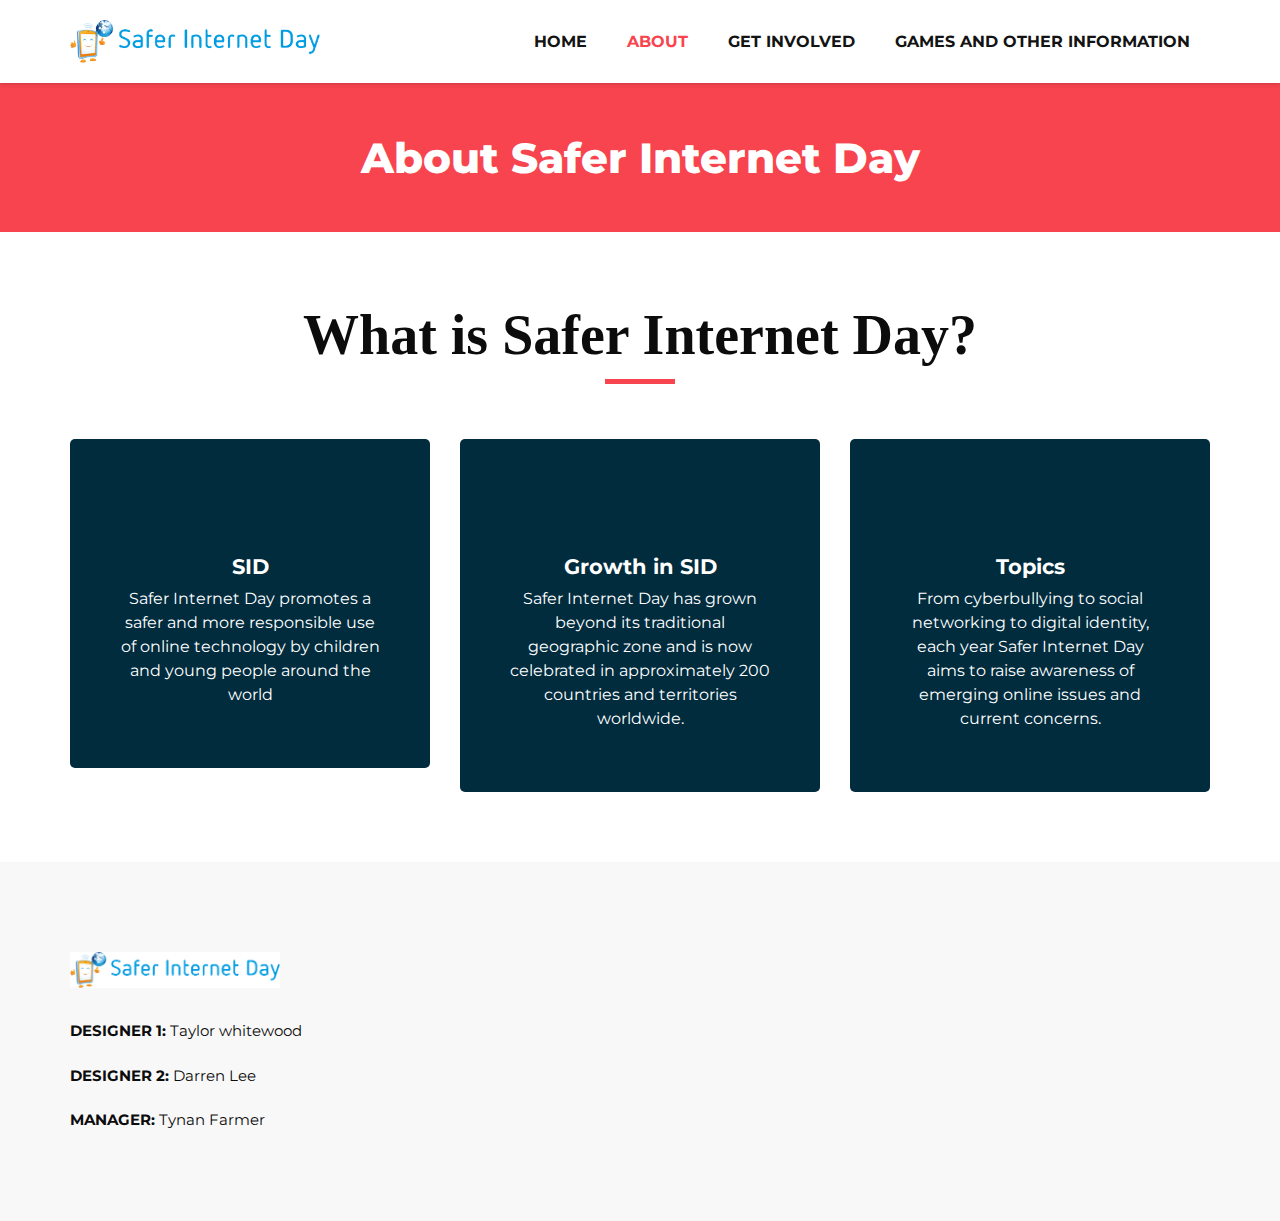
==== commit fbc1bed7: "Updates" ====
--- a/about.html
+++ b/about.html
@@ -143,33 +143,7 @@
       </div>
    </section>
    <!-- end why section -->
-   <!-- arrival section -->
-   <section class="arrival_section">
-      <div class="container">
-         <div class="box">
-            <div class="arrival_bg_box">
-               <img src="images/arrival-bg.png" alt="">
-            </div>
-            <div class="row">
-               <div class="col-md-6 ml-auto">
-                  <div class="heading_container remove_line_bt">
-                     <h2>
-                        #NewArrivals
-                     </h2>
-                  </div>
-                  <p style="margin-top: 20px;margin-bottom: 30px;">
-                     Vitae fugiat laboriosam officia perferendis provident aliquid voluptatibus dolorem, fugit ullam sit
-                     earum id eaque nisi hic? Tenetur commodi, nisi rem vel, ea eaque ab ipsa, autem similique ex unde!
-                  </p>
-                  <a href="">
-                     Shop Now
-                  </a>
-               </div>
-            </div>
-         </div>
-      </div>
-   </section>
-   <!-- end arrival section -->
+
    <!-- footer start -->
    <footer>
       <div class="container">
@@ -186,22 +160,7 @@
                   </div>
                </div>
             </div>
-            <div class="col-md-8">
-               <div class="row">
-                  <div class="col-md-7">
-                     <div class="row">
-                        <div class="col-md-6">
-                           <div class="widget_menu">
-                              <h3>Menu</h3>
-                              <ul>
-                                 <li><a href="index.html">Home</a></li>
-                                 <li><a href="about.html">About</a></li>
-                                 <li><a href="Get_Involved.html">Get involved</a></li>
-                                 <li><a href="GAOI.html">Games and other information</a></li>
-                              </ul>
-                           </div>
-                        </div>
-
+          
                      </div>
                   </div>
 
--- a/css/style.css
+++ b/css/style.css
@@ -3,6 +3,7 @@
 * {
   box-sizing: border-box;
 }
+
 body {
   font-family: 'Montserrat', sans-serif;
   color: #0c0c0c;
@@ -45,27 +46,27 @@
   display: flex;
   -webkit-box-orient: vertical;
   -webkit-box-direction: normal;
-      -ms-flex-direction: column;
-          flex-direction: column;
+  -ms-flex-direction: column;
+  flex-direction: column;
   -webkit-box-align: start;
-      -ms-flex-align: start;
-          align-items: flex-start;
+  -ms-flex-align: start;
+  align-items: flex-start;
 }
 
 .heading_container h2 {
-    position: relative;
-    margin-bottom: 0;
-    font-size: 3.5rem;
-    font-weight: bold;
+  position: relative;
+  margin-bottom: 0;
+  font-size: 3.5rem;
+  font-weight: bold;
 }
 
 .heading_container h2::after {
-    content: "";
-    display: block;
-    width: 70px;
-    height: 5px;
-    background: #f7444e;
-    margin: 10px auto 10px;
+  content: "";
+  display: block;
+  width: 70px;
+  height: 5px;
+  background: #f7444e;
+  margin: 10px auto 10px;
 }
 
 .heading_container h2 span {
@@ -79,8 +80,8 @@
 
 .heading_container.heading_center {
   -webkit-box-align: center;
-      -ms-flex-align: center;
-          align-items: center;
+  -ms-flex-align: center;
+  align-items: center;
   text-align: center;
 }
 
@@ -99,7 +100,7 @@
 .btn:focus {
   outline: none !important;
   -webkit-box-shadow: none;
-          box-shadow: none;
+  box-shadow: none;
 }
 
 /*header section*/
@@ -111,18 +112,18 @@
   display: flex;
   -webkit-box-orient: vertical;
   -webkit-box-direction: normal;
-      -ms-flex-direction: column;
-          flex-direction: column;
+  -ms-flex-direction: column;
+  flex-direction: column;
 }
 
 .sub_page .hero_area {
   min-height: auto;
   -webkit-box-shadow: 0 0 5px 0 rgba(0, 0, 0, 0.25);
-          box-shadow: 0 0 5px 0 rgba(0, 0, 0, 0.25);
+  box-shadow: 0 0 5px 0 rgba(0, 0, 0, 0.25);
 }
 
 .header_section {
-    padding: 15px 0;
+  padding: 15px 0;
 }
 
 .header_section .container-fluid {
@@ -149,14 +150,14 @@
 }
 
 .custom_nav-container .navbar-nav .nav-item .nav-link {
-    padding: 5px 20px;
-    color: #131313;
-    text-align: center;
-    text-transform: uppercase;
-    border-radius: 5px;
-    -webkit-transition: all 0.3s;
-    transition: all 0.3s;
-    font-weight: 700;
+  padding: 5px 20px;
+  color: #131313;
+  text-align: center;
+  text-transform: uppercase;
+  border-radius: 5px;
+  -webkit-transition: all 0.3s;
+  transition: all 0.3s;
+  font-weight: 700;
 }
 
 .custom_nav-container .navbar-nav .nav-item .nav-link svg {
@@ -166,11 +167,13 @@
   margin-bottom: 2px;
 }
 
-.custom_nav-container .navbar-nav .nav-item:hover .nav-link, .custom_nav-container .navbar-nav .nav-item.active .nav-link {
-  color: #f7444e;
-}
-
-.custom_nav-container .navbar-nav .nav-item:hover .nav-link svg, .custom_nav-container .navbar-nav .nav-item.active .nav-link svg {
+.custom_nav-container .navbar-nav .nav-item:hover .nav-link,
+.custom_nav-container .navbar-nav .nav-item.active .nav-link {
+  color: #f7444e;
+}
+
+.custom_nav-container .navbar-nav .nav-item:hover .nav-link svg,
+.custom_nav-container .navbar-nav .nav-item.active .nav-link svg {
   fill: #f7444e;
 }
 
@@ -211,7 +214,8 @@
   transition: all 0.3s;
 }
 
-.custom_nav-container .navbar-toggler span::before, .custom_nav-container .navbar-toggler span::after {
+.custom_nav-container .navbar-toggler span::before,
+.custom_nav-container .navbar-toggler span::after {
   content: "";
   position: absolute;
   left: 0;
@@ -230,17 +234,18 @@
 
 .custom_nav-container .navbar-toggler[aria-expanded="true"] {
   -webkit-transform: rotate(360deg);
-          transform: rotate(360deg);
+  transform: rotate(360deg);
 }
 
 .custom_nav-container .navbar-toggler[aria-expanded="true"] span {
   -webkit-transform: rotate(45deg);
-          transform: rotate(45deg);
-}
-
-.custom_nav-container .navbar-toggler[aria-expanded="true"] span::before, .custom_nav-container .navbar-toggler[aria-expanded="true"] span::after {
+  transform: rotate(45deg);
+}
+
+.custom_nav-container .navbar-toggler[aria-expanded="true"] span::before,
+.custom_nav-container .navbar-toggler[aria-expanded="true"] span::after {
   -webkit-transform: rotate(90deg);
-          transform: rotate(90deg);
+  transform: rotate(90deg);
   top: 0;
 }
 
@@ -248,22 +253,22 @@
 /* slider section */
 .slider_section {
   -webkit-box-flex: 1;
-      -ms-flex: 1;
-          flex: 1;
-  display: -webkit-box;
-  display: -ms-flexbox;
-  display: flex;
-  -webkit-box-align: center;
-      -ms-flex-align: center;
-          align-items: center;
+  -ms-flex: 1;
+  flex: 1;
+  display: -webkit-box;
+  display: -ms-flexbox;
+  display: flex;
+  -webkit-box-align: center;
+  -ms-flex-align: center;
+  align-items: center;
   position: relative;
   padding: 90px 0 75px 0;
 }
 
 .slider_section .row {
   -webkit-box-align: center;
-      -ms-flex-align: center;
-          align-items: center;
+  -ms-flex-align: center;
+  align-items: center;
 }
 
 .slider_section #customCarousel1 {
@@ -272,11 +277,11 @@
 }
 
 .slider_section .detail-box h1 {
-    font-size: 4.5rem;
-    font-weight: bold;
-    margin-bottom: 15px;
-    color: #002c3e;
-    line-height: 70px;
+  font-size: 4.5rem;
+  font-weight: bold;
+  margin-bottom: 15px;
+  color: #002c3e;
+  line-height: 70px;
 }
 
 .slider_section .detail-box h1 span {
@@ -284,22 +289,22 @@
 }
 
 .slider_section .detail-box p {
-    font-size: 16px;
-    margin-top: 20px;
-    margin-bottom: 1.5rem;
+  font-size: 16px;
+  margin-top: 20px;
+  margin-bottom: 1.5rem;
 }
 
 .slider_section .detail-box a {
-    display: inline-block;
-    padding: 12px 45px;
-    background-color: #f7444e;
-    border: 1px solid #f7444e;
-    color: #ffffff;
-    border-radius: 0;
-    -webkit-transition: all 0.3s;
-    transition: all 0.3s;
-    margin-top: 10px;
-    font-weight: 700;
+  display: inline-block;
+  padding: 12px 45px;
+  background-color: #f7444e;
+  border: 1px solid #f7444e;
+  color: #ffffff;
+  border-radius: 0;
+  -webkit-transition: all 0.3s;
+  transition: all 0.3s;
+  margin-top: 10px;
+  font-weight: 700;
 }
 
 .slider_section .detail-box a:hover {
@@ -316,11 +321,11 @@
   margin: 0;
   margin-top: 45px;
   -webkit-box-pack: start;
-      -ms-flex-pack: start;
-          justify-content: flex-start;
-  -webkit-box-align: center;
-      -ms-flex-align: center;
-          align-items: center;
+  -ms-flex-pack: start;
+  justify-content: flex-start;
+  -webkit-box-align: center;
+  -ms-flex-align: center;
+  align-items: center;
 }
 
 .slider_section .carousel-indicators li {
@@ -350,9 +355,9 @@
   width: 100%;
   height: 100%;
   -o-object-fit: cover;
-     object-fit: cover;
+  object-fit: cover;
   -o-object-position: top right;
-     object-position: top right;
+  object-position: top right;
 }
 
 .product_section .heading_container {
@@ -360,15 +365,15 @@
 }
 
 .product_section .box {
-    position: relative;
-    margin-top: 25px;
-    padding: 35px 35px;
-    background-color: #f7f8f9;
-    -webkit-transition: all .3s;
-    transition: all .3s;
-    overflow: hidden;
-    box-shadow: 5px 5px 5px -5px rgba(0,0,0,.2);
-    border: solid #fff 10px;
+  position: relative;
+  margin-top: 25px;
+  padding: 35px 35px;
+  background-color: #f7f8f9;
+  -webkit-transition: all .3s;
+  transition: all .3s;
+  overflow: hidden;
+  box-shadow: 5px 5px 5px -5px rgba(0, 0, 0, .2);
+  border: solid #fff 10px;
 }
 
 .product_section .box .img-box {
@@ -376,11 +381,11 @@
   display: -ms-flexbox;
   display: flex;
   -webkit-box-pack: center;
-      -ms-flex-pack: center;
-          justify-content: center;
-  -webkit-box-align: center;
-      -ms-flex-align: center;
-          align-items: center;
+  -ms-flex-pack: center;
+  justify-content: center;
+  -webkit-box-align: center;
+  -ms-flex-align: center;
+  align-items: center;
   height: 215px;
 }
 
@@ -397,8 +402,8 @@
   display: -ms-flexbox;
   display: flex;
   -webkit-box-pack: justify;
-      -ms-flex-pack: justify;
-          justify-content: space-between;
+  -ms-flex-pack: justify;
+  justify-content: space-between;
 }
 
 .product_section .box .detail-box h5 {
@@ -414,18 +419,20 @@
 
 .product_section .box:hover img {
   -webkit-transform: scale(1.1);
-          transform: scale(1.1);
+  transform: scale(1.1);
 }
 
 .product_section .box:hover .option_container {
   opacity: 1;
   visibility: visible;
   -webkit-transform: translateY(0);
-          transform: translateY(0);
-}
+  transform: translateY(0);
+}
+
 .arrival_section {
-    background-color: #d4ced0;
-}
+  background-color: #d4ced0;
+}
+
 .product_section .option_container {
   position: absolute;
   top: 0;
@@ -436,11 +443,11 @@
   display: -ms-flexbox;
   display: flex;
   -webkit-box-pack: center;
-      -ms-flex-pack: center;
-          justify-content: center;
-  -webkit-box-align: center;
-      -ms-flex-align: center;
-          align-items: center;
+  -ms-flex-pack: center;
+  justify-content: center;
+  -webkit-box-align: center;
+  -ms-flex-align: center;
+  align-items: center;
   background-color: rgba(255, 255, 255, 0.6);
   z-index: 3;
   opacity: 0;
@@ -448,7 +455,7 @@
   -webkit-transition: all .2s;
   transition: all .2s;
   -webkit-transform: translateY(100%);
-          transform: translateY(100%);
+  transform: translateY(100%);
 }
 
 .product_section .options {
@@ -457,11 +464,11 @@
   display: flex;
   -webkit-box-orient: vertical;
   -webkit-box-direction: normal;
-      -ms-flex-direction: column;
-          flex-direction: column;
-  -webkit-box-align: center;
-      -ms-flex-align: center;
-          align-items: center;
+  -ms-flex-direction: column;
+  flex-direction: column;
+  -webkit-box-align: center;
+  -ms-flex-align: center;
+  align-items: center;
 }
 
 .product_section .options a {
@@ -502,8 +509,8 @@
   display: -ms-flexbox;
   display: flex;
   -webkit-box-pack: center;
-      -ms-flex-pack: center;
-          justify-content: center;
+  -ms-flex-pack: center;
+  justify-content: center;
   margin-top: 45px;
 }
 
@@ -534,21 +541,21 @@
 }
 
 .arrival_section .arrival_bg_box {
-    position: absolute;
-    top: 0;
-    left: 0;
-    width: 100%;
-    height: 100%;
-    z-index: 3;
+  position: absolute;
+  top: 0;
+  left: 0;
+  width: 100%;
+  height: 100%;
+  z-index: 3;
 }
 
 .arrival_section .arrival_bg_box img {
-    width: 50%;
-    height: 100%;
-    -o-object-fit: cover;
-    object-fit: cover;
-    -o-object-position: top left;
-    object-position: top left;
+  width: 50%;
+  height: 100%;
+  -o-object-fit: cover;
+  object-fit: cover;
+  -o-object-position: top left;
+  object-position: top left;
 }
 
 .arrival_section a {
@@ -568,21 +575,21 @@
 }
 
 .why_section .box {
-    text-align: center;
-    margin-top: 45px;
-    background-color: #002c3e;
-    padding: 45px 50px;
-    border-radius: 5px;
-    color: #ffffff;
+  text-align: center;
+  margin-top: 45px;
+  background-color: #002c3e;
+  padding: 45px 50px;
+  border-radius: 5px;
+  color: #ffffff;
 }
 
 .detail-box h5 {
-    font-size: 21px;
-    font-weight: 700;
+  font-size: 21px;
+  font-weight: 700;
 }
 
 .remove_line_bt h2::after {
-    display: none;
+  display: none;
 }
 
 .why_section .box .img-box {
@@ -606,8 +613,8 @@
 
 .subscribe_section .subscribe_form .heading_container {
   -webkit-box-pack: center;
-      -ms-flex-pack: center;
-          justify-content: center;
+  -ms-flex-pack: center;
+  justify-content: center;
   color: #002c3e;
 }
 
@@ -621,23 +628,23 @@
   display: flex;
   -webkit-box-orient: vertical;
   -webkit-box-direction: normal;
-      -ms-flex-direction: column;
-          flex-direction: column;
-  -webkit-box-align: center;
-      -ms-flex-align: center;
-          align-items: center;
+  -ms-flex-direction: column;
+  flex-direction: column;
+  -webkit-box-align: center;
+  -ms-flex-align: center;
+  align-items: center;
 }
 
 .subscribe_section .subscribe_form form input {
-    width: 100%;
-    height: 60px;
-    border: none;
-    border-radius: 90px;
-    outline: none;
-    padding: 5px 25px;
-    background-color: #ffffff;
-    margin-top: 15px;
-    text-align: left;
+  width: 100%;
+  height: 60px;
+  border: none;
+  border-radius: 90px;
+  outline: none;
+  padding: 5px 25px;
+  background-color: #ffffff;
+  margin-top: 15px;
+  text-align: left;
 }
 
 .subscribe_section .subscribe_form form input::-webkit-input-placeholder {
@@ -683,46 +690,46 @@
   display: flex;
   -webkit-box-orient: vertical;
   -webkit-box-direction: normal;
-      -ms-flex-direction: column;
-          flex-direction: column;
-  -webkit-box-align: center;
-      -ms-flex-align: center;
-          align-items: center;
+  -ms-flex-direction: column;
+  flex-direction: column;
+  -webkit-box-align: center;
+  -ms-flex-align: center;
+  align-items: center;
   text-align: center;
   margin-top: 55px;
 }
 
 .client_section .box .img_container {
-    width: auto;
-    height: auto;
-    border-radius: 100%;
-    display: -webkit-box;
-    display: -ms-flexbox;
-    display: flex;
-    -webkit-box-pack: end;
-    -ms-flex-pack: end;
-    justify-content: flex-end;
-    -webkit-box-align: center;
-    -ms-flex-align: center;
-    align-items: center;
-    background-color: transparent;
+  width: auto;
+  height: auto;
+  border-radius: 100%;
+  display: -webkit-box;
+  display: -ms-flexbox;
+  display: flex;
+  -webkit-box-pack: end;
+  -ms-flex-pack: end;
+  justify-content: flex-end;
+  -webkit-box-align: center;
+  -ms-flex-align: center;
+  align-items: center;
+  background-color: transparent;
 }
 
 .client_section .box .img_container .img-box {
-    width: auto;
-    height: auto;
-    border-radius: 100%;
-    display: -webkit-box;
-    display: -ms-flexbox;
-    display: flex;
-    -webkit-box-pack: center;
-    -ms-flex-pack: center;
-    justify-content: center;
-    -webkit-box-align: center;
-    -ms-flex-align: center;
-    align-items: center;
-    background-color: #ffffff;
-    margin-right: -1px;
+  width: auto;
+  height: auto;
+  border-radius: 100%;
+  display: -webkit-box;
+  display: -ms-flexbox;
+  display: flex;
+  -webkit-box-pack: center;
+  -ms-flex-pack: center;
+  justify-content: center;
+  -webkit-box-align: center;
+  -ms-flex-align: center;
+  align-items: center;
+  background-color: #ffffff;
+  margin-right: -1px;
 }
 
 .client_section .box .img_container .img-box .img_box-inner {
@@ -733,11 +740,11 @@
   display: -ms-flexbox;
   display: flex;
   -webkit-box-pack: center;
-      -ms-flex-pack: center;
-          justify-content: center;
-  -webkit-box-align: center;
-      -ms-flex-align: center;
-          align-items: center;
+  -ms-flex-pack: center;
+  justify-content: center;
+  -webkit-box-align: center;
+  -ms-flex-align: center;
+  align-items: center;
   overflow: hidden;
 }
 
@@ -763,7 +770,7 @@
 .client_section .carousel-control-next {
   top: 43%;
   -webkit-transform: translateY(-50%);
-          transform: translateY(-50%);
+  transform: translateY(-50%);
   opacity: 1;
   width: auto;
   margin: 0 5px;
@@ -796,8 +803,8 @@
 }
 
 .footer_section {
-    color: #ffffff;
-    text-align: left;
+  color: #ffffff;
+  text-align: left;
 }
 
 .footer_section h4 {
@@ -822,13 +829,13 @@
   display: flex;
   -webkit-box-orient: vertical;
   -webkit-box-direction: normal;
-      -ms-flex-direction: column;
-          flex-direction: column;
+  -ms-flex-direction: column;
+  flex-direction: column;
 }
 
 .footer_section .footer_contact .contact_link_box a {
-    margin: 10px 0;
-    color: #ffffff;
+  margin: 10px 0;
+  color: #ffffff;
 }
 
 .footer_section .footer_contact .contact_link_box a i {
@@ -847,14 +854,14 @@
 }
 
 .footer_section .footer_social {
-    display: -webkit-box;
-    display: -ms-flexbox;
-    display: flex;
-    -webkit-box-pack: left;
-    -ms-flex-pack: center;
-    justify-content: left;
-    margin-top: 25px;
-    margin-bottom: 10px;
+  display: -webkit-box;
+  display: -ms-flexbox;
+  display: flex;
+  -webkit-box-pack: left;
+  -ms-flex-pack: center;
+  justify-content: left;
+  margin-top: 25px;
+  margin-bottom: 10px;
 }
 
 .footer_section .footer_social a {
@@ -862,11 +869,11 @@
   display: -ms-flexbox;
   display: flex;
   -webkit-box-pack: center;
-      -ms-flex-pack: center;
-          justify-content: center;
-  -webkit-box-align: center;
-      -ms-flex-align: center;
-          align-items: center;
+  -ms-flex-pack: center;
+  justify-content: center;
+  -webkit-box-align: center;
+  -ms-flex-align: center;
+  align-items: center;
   color: #002c3e;
   width: 30px;
   height: 30px;
@@ -889,15 +896,15 @@
   display: -ms-flexbox;
   display: flex;
   -webkit-box-align: stretch;
-      -ms-flex-align: stretch;
-          align-items: stretch;
+  -ms-flex-align: stretch;
+  align-items: stretch;
 }
 
 .footer_section .map_container .map {
   height: 100%;
   -webkit-box-flex: 1;
-      -ms-flex: 1;
-          flex: 1;
+  -ms-flex: 1;
+  flex: 1;
 }
 
 .footer_section .map_container .map #googleMap {
@@ -910,217 +917,224 @@
 }
 
 .footer_section .footer-info p {
-    color: #ffffff;
-    margin: 0;
-    padding: 20px 0;
-    border-top: 1px solid rgba(255,255,255,0.2);
+  color: #ffffff;
+  margin: 0;
+  padding: 20px 0;
+  border-top: 1px solid rgba(255, 255, 255, 0.2);
 }
 
 .footer_section .footer-info p a {
   color: inherit;
 }
+
 /*# sourceMappingURL=style.css.map */
 
 .heading_container.heading_center h3 {
-    position: relative;
-    margin-bottom: 15px;
-    font-size: 2.5rem;
-    font-weight: bold;
-    font-family: 'Playfair Display', serif;
+  position: relative;
+  margin-bottom: 15px;
+  font-size: 2.5rem;
+  font-weight: bold;
+  font-family: 'Playfair Display', serif;
 }
 
 li.nav-item ul {
-    background: #fff;
-    border: solid #000 2px;
-    border-radius: 0;
-    padding: 10px 20px;
-    margin-left: 10px;
-    margin-top: 10px;
-    box-shadow: 4px 4px 0px 0 #000;
-    width: 190px;
+  background: #fff;
+  border: solid #000 2px;
+  border-radius: 0;
+  padding: 10px 20px;
+  margin-left: 10px;
+  margin-top: 10px;
+  box-shadow: 4px 4px 0px 0 #000;
+  width: 190px;
 }
 
 li.nav-item ul li {
-    float: left;
-    width: 100%;
-    margin: 6px 0;
+  float: left;
+  width: 100%;
+  margin: 6px 0;
 }
 
 li.nav-item ul li a {
-    color: #212529;
-    font-size: 16px;
-    font-weight: 500;
-    letter-spacing: 0.2px;
-    margin-top: 10px;
-    transition: ease all 0.5s;
-}
-
-li.nav-item ul li a:hover, li.nav-item ul li a:focus {
-    color: #f7444e;
+  color: #212529;
+  font-size: 16px;
+  font-weight: 500;
+  letter-spacing: 0.2px;
+  margin-top: 10px;
+  transition: ease all 0.5s;
+}
+
+li.nav-item ul li a:hover,
+li.nav-item ul li a:focus {
+  color: #f7444e;
 }
 
 .inner_page_head {
-    background: #f7444e;
-    text-align: center;
-    color: #fff;
-    padding-top: 50px;
-    padding-bottom: 40px;
+  background: #f7444e;
+  text-align: center;
+  color: #fff;
+  padding-top: 50px;
+  padding-bottom: 40px;
 }
 
 .inner_page_head h3 {
-    font-size: 42px;
-    font-weight: 800;
+  font-size: 42px;
+  font-weight: 800;
 }
 
 /** footer **/
 
 footer {
-    background: #f8f8f8;
-    padding: 90px 0 70px;
+  background: #f8f8f8;
+  padding: 90px 0 70px;
 }
 
 .logo_footer {
-    margin-bottom: 30px;
+  margin-bottom: 30px;
 }
 
 .information_f p {
-    margin-bottom: 1.2rem;
-    line-height: 25px;
-    font-size: 15px;
+  margin-bottom: 1.2rem;
+  line-height: 25px;
+  font-size: 15px;
 }
 
 .widget_menu h3 {
-    font-size: 18px;
-    font-weight: 700;
-    text-transform: uppercase;
-    letter-spacing: 0.2px;
-    margin-bottom: 25px;
+  font-size: 18px;
+  font-weight: 700;
+  text-transform: uppercase;
+  letter-spacing: 0.2px;
+  margin-bottom: 25px;
 }
 
 .widget_menu ul {
-    list-style: none;
-    padding: 0;
-    margin: 0;
+  list-style: none;
+  padding: 0;
+  margin: 0;
 }
 
 .widget_menu ul li {
-    float: left;
-    width: 100%;
+  float: left;
+  width: 100%;
 }
 
 .widget_menu ul li a {
-    font-size: 15px;
-    color: #000;
-    margin-bottom: 0;
-    float: left;
-    width: 100%;
-    margin-top: 5px;
+  font-size: 15px;
+  color: #000;
+  margin-bottom: 0;
+  float: left;
+  width: 100%;
+  margin-top: 5px;
 }
 
 .field {
-    display: flex;
+  display: flex;
 }
 
 .widget_menu {
-    float: left;
-    width: 100%;
-}
-
-div.form_sub .field input[type="email"], div.form_sub .field input[type="email"]:hover, div.form_sub .field input[type="email"]:focus {
-    padding: 10px 110px 10px 15px;
-    border-radius: 0;
-    border: solid #ccc 1px;
-    font-size: 14px;
-    position: relative;
-    box-shadow: none;
-    width: 100%;
-    height: 48px;
+  float: left;
+  width: 100%;
+}
+
+div.form_sub .field input[type="email"],
+div.form_sub .field input[type="email"]:hover,
+div.form_sub .field input[type="email"]:focus {
+  padding: 10px 110px 10px 15px;
+  border-radius: 0;
+  border: solid #ccc 1px;
+  font-size: 14px;
+  position: relative;
+  box-shadow: none;
+  width: 100%;
+  height: 48px;
 }
 
 .form_sub {
-    position: relative;
-}
-
-.form_sub input[type="email"] + input[type="submit"] {
-    position: absolute;
-    right: 0;
-    background: #f7444e;
-    color: #fff;
-    border: none;
-    top: 0px;
-    font-size: 14px;
-    height: 48px;
-    font-weight: 600;
-    padding: 0 15px;
+  position: relative;
+}
+
+.form_sub input[type="email"]+input[type="submit"] {
+  position: absolute;
+  right: 0;
+  background: #f7444e;
+  color: #fff;
+  border: none;
+  top: 0px;
+  font-size: 14px;
+  height: 48px;
+  font-weight: 600;
+  padding: 0 15px;
 }
 
 form input {
-    background: #fff;
-    border: solid #ccc 1px;
-    padding: 15px 15px;
-    width: 100%;
-    font-size: 14px;
-    margin-bottom: 20px;
-    text-transform: capitalize;
-    line-height: normal;
+  background: #fff;
+  border: solid #ccc 1px;
+  padding: 15px 15px;
+  width: 100%;
+  font-size: 14px;
+  margin-bottom: 20px;
+  text-transform: capitalize;
+  line-height: normal;
 }
 
 form textarea {
-    background: #fff;
-    border: solid #ccc 1px;
-    padding: 15px 15px;
-    width: 100%;
-    min-height: 150px;
-    font-size: 14px;
-    margin-bottom: 20px;
-    text-transform: capitalize;
-    line-height: normal;
+  background: #fff;
+  border: solid #ccc 1px;
+  padding: 15px 15px;
+  width: 100%;
+  min-height: 150px;
+  font-size: 14px;
+  margin-bottom: 20px;
+  text-transform: capitalize;
+  line-height: normal;
 }
 
 form input[type="submit"] {
-    border: none;
-    padding: 15px 45px;
-    width: auto;
-    font-size: 16px;
-    text-transform: capitalize;
-    line-height: normal;
-    margin: 0 auto;
-    display: flex;
-    background: #333;
-    color: #fff;
-    font-weight: 600;
-    transition: ease all 0.1s;
+  border: none;
+  padding: 15px 45px;
+  width: auto;
+  font-size: 16px;
+  text-transform: capitalize;
+  line-height: normal;
+  margin: 0 auto;
+  display: flex;
+  background: #333;
+  color: #fff;
+  font-weight: 600;
+  transition: ease all 0.1s;
 }
 
 form input[type="submit"]:hover,
 form input[type="submit"]:focus {
-    background: #f7444e;
-    color: #fff;
+  background: #f7444e;
+  color: #fff;
 }
 
 /** cpy **/
 
 .cpy_ {
-    background: #222;
-    text-align: center;
-    padding: 20px 0;
+  background: #222;
+  text-align: center;
+  padding: 20px 0;
 }
 
 .cpy_ p {
-    margin: 0;
-    color: #fff;
-    font-size: 15px;
-    font-weight: 400;
+  margin: 0;
+  color: #fff;
+  font-size: 15px;
+  font-weight: 400;
 }
 
 .cpy_ p a {
-    margin: 0;
-    color: #f7444e;
-    font-size: 15px;
-    font-weight: 400;
-}
-
-http://kute-themes.com/html/boutique/html/index.html
-https://template.hasthemes.com/noraure/noraure/index.html
-https://preview.hasthemes.com/xoss-preview/xoss/index.html
-
+  margin: 0;
+  color: #f7444e;
+  font-size: 15px;
+  font-weight: 400;
+}
+
+span.nospace {
+  letter-spacing: -18px;
+}
+
+http: //kute-themes.com/html/boutique/html/index.html
+https: //template.hasthemes.com/noraure/noraure/index.html
+https: //preview.hasthemes.com/xoss-preview/xoss/index.html